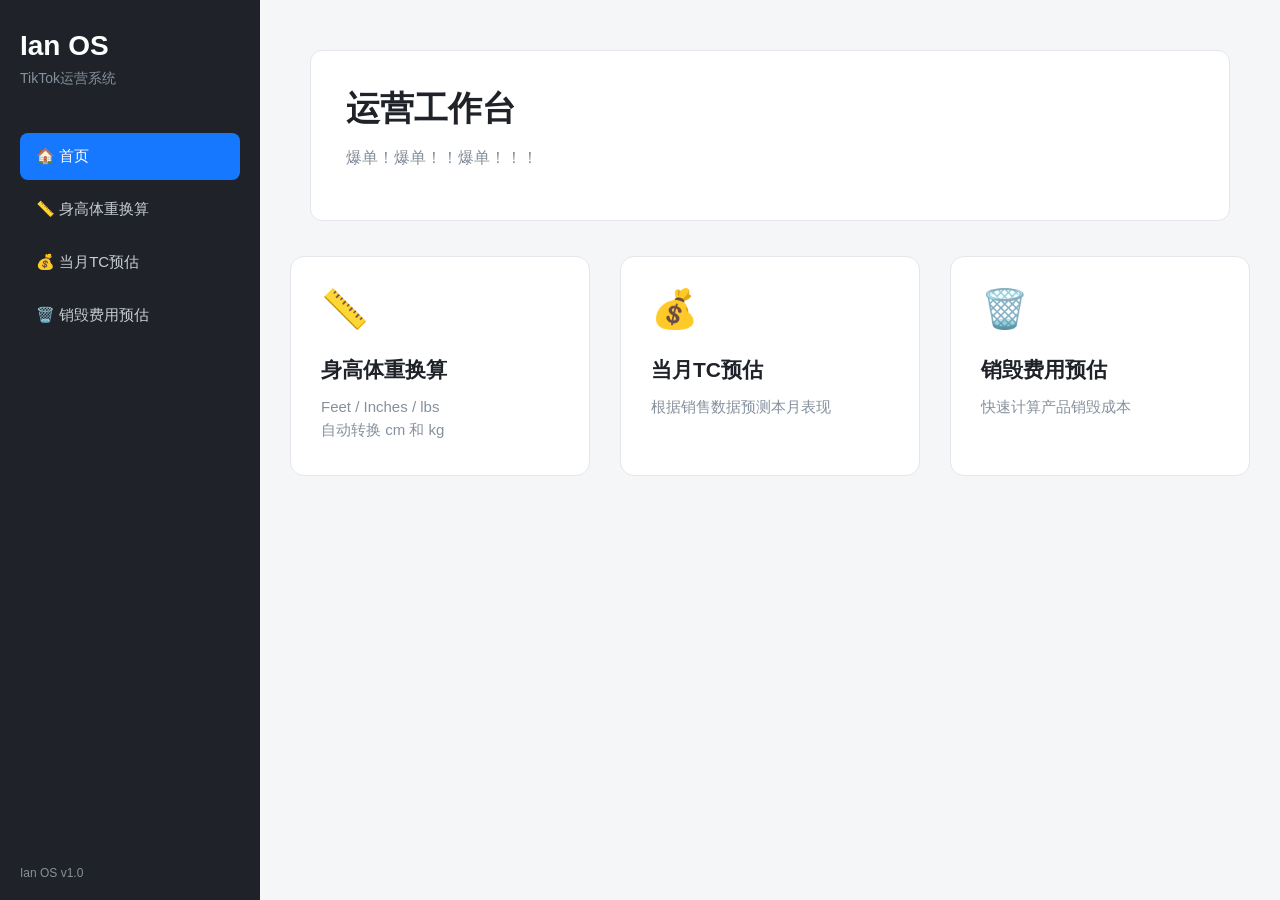
==== index.html @ 990f17e7 "first version" ====
<!DOCTYPE html>
<html lang="zh-CN">

<head>

<meta charset="UTF-8">

<meta name="viewport" content="width=device-width, initial-scale=1.0">

<title>Ian OS</title>

<link rel="stylesheet" href="style.css">

</head>


<body>


<div class="app-layout">



<!-- 左侧导航 -->

<aside class="sidebar">


<div class="brand">


<h2>
Ian OS
</h2>


<p>
TikTok运营系统
</p>


</div>





<div class="menu">


<a href="index.html" class="menu-item active">

🏠 首页

</a>



<a href="height.html" class="menu-item">

📏 身高体重换算

</a>



<a href="commission.html" class="menu-item">

💰 当月TC预估

</a>



<a href="destroy.html" class="menu-item">

🗑️ 销毁费用预估

</a>



</div>




<div class="sidebar-footer">

Ian OS v1.0

</div>



</aside>









<!-- 右侧内容 -->

<main class="content">



<div class="container">





<div class="dashboard-header">


<h1>

运营工作台

</h1>


<p>

爆单！爆单！！爆单！！！

</p>


</div>









<div class="tool-grid">





<a href="height.html" class="tool-card">


<div class="tool-icon">

📏

</div>


<h2>

身高体重换算

</h2>


<p>

Feet / Inches / lbs
<br>
自动转换 cm 和 kg

</p>


</a>








<a href="commission.html" class="tool-card">


<div class="tool-icon">

💰

</div>


<h2>

当月TC预估

</h2>


<p>

根据销售数据预测本月表现

</p>


</a>









<a href="destroy.html" class="tool-card">


<div class="tool-icon">

🗑️

</div>


<h2>

销毁费用预估

</h2>


<p>

快速计算产品销毁成本

</p>


</a>







</div>








</div>


</main>



</div>





</body>


</html>
---- style.css ----
*{
    box-sizing:border-box;
}


body{

    margin:0;

    background:#f5f6f8;

    color:#1f2329;

    font-family:
    -apple-system,
    BlinkMacSystemFont,
    "Segoe UI",
    Arial,
    sans-serif;

    font-size:14px;

}



/* =====================
整体布局
===================== */


.app-layout{

    display:flex;

    min-height:100vh;

}





/* =====================
左侧导航
===================== */


.sidebar{

    width:220px;

    background:#1f2329;

    color:white;

    position:fixed;

    left:0;

    top:0;

    bottom:0;

    padding:25px 15px;

}




.brand h2{

    margin:0;

    font-size:24px;

    font-weight:700;

}



.brand p{

    margin-top:8px;

    color:#86909c;

    font-size:13px;

}




.menu{

    margin-top:35px;

}



.menu-item{

    display:block;

    padding:11px 14px;

    margin-bottom:6px;

    border-radius:6px;

    text-decoration:none;

    color:#c9cdd4;

}



.menu-item:hover{

    background:#30343b;

    color:white;

}



.menu-item.active{

    background:#1677ff;

    color:white;

}





.sidebar-footer{

    position:absolute;

    bottom:20px;

    color:#86909c;

    font-size:12px;

}








/* =====================
右侧区域
===================== */


.content{

    margin-left:220px;

    width:calc(100% - 220px);

    min-height:100vh;

    padding:40px;

    display:flex;

    justify-content:center;

}





.container{

    width:100%;

    max-width:900px;

}







/* =====================
首页
===================== */


.dashboard-header{

    background:white;

    border:1px solid #e5e6eb;

    border-radius:8px;

    padding:25px;

    margin-bottom:25px;

}



.dashboard-header h1{

    margin:0;

    font-size:26px;

}



.dashboard-header p{

    color:#86909c;

}







.tool-grid{

    display:grid;

    grid-template-columns:

    repeat(3,260px);

    justify-content:center;

    gap:20px;

}






/* 首页卡片 */

.tool-grid .tool-card{


    height:180px;

    background:white;

    border:1px solid #e5e6eb;

    border-radius:8px;

    padding:22px;

    text-decoration:none;

    color:#1f2329;

    transition:.2s;


}



.tool-grid .tool-card:hover{

    border-color:#1677ff;

    transform:translateY(-3px);

}





.tool-grid .tool-icon{

    font-size:28px;

    margin-bottom:18px;

}





.tool-grid .tool-card h2{

    margin:0 0 8px;

    font-size:17px;

}





.tool-grid .tool-card p{

    margin:0;

    color:#86909c;

    line-height:1.5;

}









/* =====================
工具页面
===================== */


.back-btn{

    display:inline-block;

    margin-bottom:20px;

    color:#1677ff;

    text-decoration:none;

}




.hero{

    margin-bottom:30px;

}



.hero h1{

    margin:0 0 10px;

    font-size:30px;

}



.hero p{

    margin:0;

    color:#86909c;

}







/* 工具输入卡片 */


.container > .tool-card{


    background:white;

    border:1px solid #e5e6eb;

    border-radius:8px;

    padding:30px;

    margin-bottom:20px;


}





.result-box{


    background:white;

    border:1px solid #e5e6eb;

    border-radius:8px;

    padding:30px;


}







/* =====================
输入
===================== */


.input-row{

    display:flex;

    gap:20px;

    margin-bottom:18px;

}



.input-row > div{

    flex:1;

}



label{

    display:block;

    color:#4e5969;

    margin-bottom:7px;

}



input{


    width:100%;

    height:42px;

    border:1px solid #c9cdd4;

    border-radius:6px;

    padding:0 12px;


}



input:focus{

    outline:none;

    border-color:#1677ff;

}







/* =====================
按钮
===================== */


.calculate-btn{


    width:100%;

    height:42px;

    background:#1677ff;

    color:white;

    border:none;

    border-radius:6px;

    cursor:pointer;


}


.calculate-btn:hover{

    background:#0e5fd8;

}






/* =====================
表格
===================== */


.table-box{

    overflow:auto;

}



table{

    width:100%;

    border-collapse:collapse;

}



th,td{

    padding:12px;

    border-bottom:1px solid #eee;

}







@media(max-width:900px){


.sidebar{

    position:relative;

    width:100%;

}


.app-layout{

    flex-direction:column;

}


.content{

    margin-left:0;

    width:100%;

    padding:20px;

}


.tool-grid{

    grid-template-columns:1fr;

}


.input-row{

    flex-direction:column;

}


}

/* =====================
ERP尺寸优化
===================== */


/* 左侧导航放大 */

.sidebar{

    width:260px;

    padding:30px 20px;

}



.brand h2{

    font-size:28px;

}



.brand p{

    font-size:14px;

}




.menu{

    margin-top:45px;

}



.menu-item{

    padding:14px 16px;

    font-size:15px;

    border-radius:8px;

}




/* 右侧区域 */

.content{

    margin-left:260px;

    width:calc(100% - 260px);

    padding:50px;

}






.container{

    max-width:1100px;

}







/* 首页顶部 */


.dashboard-header{

    padding:35px;

    border-radius:12px;

    margin-bottom:35px;

}



.dashboard-header h1{

    font-size:34px;

}



.dashboard-header p{

    font-size:16px;

}








/* 首页卡片 */


.tool-grid{


    grid-template-columns:

    repeat(3,300px);


    gap:30px;


}




.tool-grid .tool-card{


    height:220px;

    padding:30px;

    border-radius:14px;


}



.tool-grid .tool-icon{


    font-size:38px;

    margin-bottom:25px;


}




.tool-grid .tool-card h2{


    font-size:21px;


    margin-bottom:12px;


}




.tool-grid .tool-card p{


    font-size:15px;


}
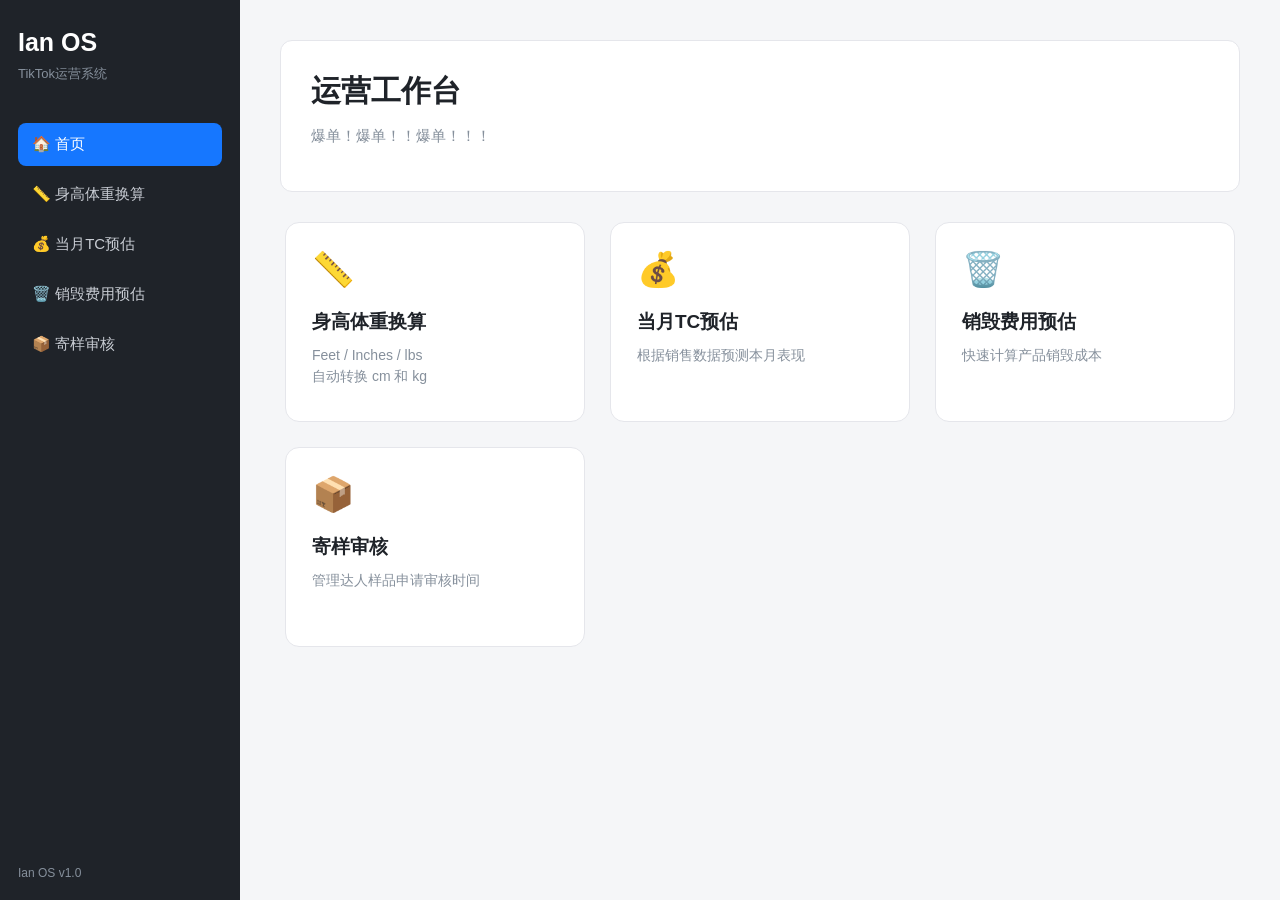
==== commit dcf97197: "update Ian OS" ====
--- a/index.html
+++ b/index.html
@@ -45,42 +45,14 @@
 
 
 
-<div class="menu">
-
-
-<a href="index.html" class="menu-item active">
-
-🏠 首页
-
-</a>
-
-
-
-<a href="height.html" class="menu-item">
-
-📏 身高体重换算
-
-</a>
-
-
-
-<a href="commission.html" class="menu-item">
-
-💰 当月TC预估
-
-</a>
-
-
-
-<a href="destroy.html" class="menu-item">
-
-🗑️ 销毁费用预估
-
-</a>
-
-
-
-</div>
+<!-- 动态导航 -->
+
+<div class="menu" id="menu">
+
+
+</div>
+
+
 
 
 
@@ -148,6 +120,8 @@
 
 
 
+
+
 <a href="height.html" class="tool-card">
 
 
@@ -168,7 +142,9 @@
 <p>
 
 Feet / Inches / lbs
+
 <br>
+
 自动转换 cm 和 kg
 
 </p>
@@ -183,6 +159,7 @@
 
 
 
+
 <a href="commission.html" class="tool-card">
 
 
@@ -249,7 +226,42 @@
 
 
 
-</div>
+
+
+<a href="sample.html" class="tool-card">
+
+
+<div class="tool-icon">
+
+📦
+
+</div>
+
+
+<h2>
+
+寄样审核
+
+</h2>
+
+
+<p>
+
+管理达人样品申请审核时间
+
+</p>
+
+
+</a>
+
+
+
+
+
+
+
+</div>
+
 
 
 
@@ -271,6 +283,13 @@
 
 
 
+
+
+
+
+<script src="nav.js"></script>
+
+
 </body>
 
 
--- a/style.css
+++ b/style.css
@@ -18,798 +18,1166 @@
     Arial,
     sans-serif;
 
+    font-size:15px;
+
+}
+
+
+/* =====================
+整体布局
+===================== */
+
+
+.app-layout{
+
+    display:flex;
+
+    min-height:100vh;
+
+}
+
+
+
+/* =====================
+左侧导航
+===================== */
+
+
+.sidebar{
+
+    width:240px;
+
+    background:#1f2329;
+
+    color:white;
+
+    position:fixed;
+
+    left:0;
+
+    top:0;
+
+    bottom:0;
+
+    padding:28px 18px;
+
+}
+
+
+
+
+.brand h2{
+
+    margin:0;
+
+    font-size:25px;
+
+    font-weight:700;
+
+}
+
+
+
+.brand p{
+
+    margin-top:8px;
+
+    color:#86909c;
+
+    font-size:13px;
+
+}
+
+
+
+
+.menu{
+
+    margin-top:40px;
+
+}
+
+
+
+
+
+.menu-item{
+
+    display:block;
+
+    padding:12px 14px;
+
+    margin-bottom:7px;
+
+    border-radius:8px;
+
+    text-decoration:none;
+
+    color:#c9cdd4;
+
+    font-size:15px;
+
+    cursor:grab;
+
+    user-select:none;
+
+}
+
+
+
+.menu-item:hover{
+
+    background:#30343b;
+
+    color:white;
+
+}
+
+
+
+.menu-item.active{
+
+    background:#1677ff;
+
+    color:white;
+
+}
+
+
+
+
+
+.sidebar-footer{
+
+    position:absolute;
+
+    bottom:20px;
+
+    color:#86909c;
+
+    font-size:12px;
+
+}
+
+
+
+
+
+
+/* =====================
+右侧区域
+===================== */
+
+
+.content{
+
+    margin-left:240px;
+
+    width:calc(100% - 240px);
+
+    min-height:100vh;
+
+    padding:40px;
+
+    display:flex;
+
+    justify-content:center;
+
+}
+
+
+
+
+
+.container{
+
+    width:100%;
+
+    max-width:1100px;
+
+}
+
+
+
+
+
+/* =====================
+首页
+===================== */
+
+
+.dashboard-header{
+
+    background:white;
+
+    border:1px solid #e5e6eb;
+
+    border-radius:12px;
+
+    padding:30px;
+
+    margin-bottom:30px;
+
+}
+
+
+
+.dashboard-header h1{
+
+    margin:0;
+
+    font-size:30px;
+
+}
+
+
+
+.dashboard-header p{
+
+    color:#86909c;
+
+    font-size:15px;
+
+}
+
+
+
+
+
+
+.tool-grid{
+
+    display:grid;
+
+    grid-template-columns:
+
+    repeat(3,300px);
+
+    justify-content:center;
+
+    gap:25px;
+
+}
+
+
+
+
+
+
+.tool-grid .tool-card{
+
+
+    height:200px;
+
+    background:white;
+
+    border:1px solid #e5e6eb;
+
+    border-radius:14px;
+
+    padding:26px;
+
+    text-decoration:none;
+
+    color:#1f2329;
+
+    transition:.2s;
+
+
+}
+
+
+
+.tool-grid .tool-card:hover{
+
+    border-color:#1677ff;
+
+    transform:translateY(-3px);
+
+}
+
+
+
+
+
+
+.tool-grid .tool-icon{
+
+
+    font-size:34px;
+
+    margin-bottom:20px;
+
+
+}
+
+
+
+
+
+
+.tool-grid .tool-card h2{
+
+
+    margin:0 0 10px;
+
+    font-size:19px;
+
+
+}
+
+
+
+
+
+.tool-grid .tool-card p{
+
+
+    margin:0;
+
+    color:#86909c;
+
     font-size:14px;
 
-}
-
-
-
-/* =====================
-整体布局
-===================== */
+    line-height:1.5;
+
+
+}
+
+/* =====================
+工具页面
+===================== */
+
+
+.back-btn{
+
+    display:inline-block;
+
+    margin-bottom:20px;
+
+    color:#1677ff;
+
+    text-decoration:none;
+
+}
+
+
+
+
+.hero{
+
+    margin-bottom:25px;
+
+}
+
+
+
+.hero h1{
+
+    margin:0 0 10px;
+
+    font-size:32px;
+
+}
+
+
+
+.hero p{
+
+    margin:0;
+
+    color:#86909c;
+
+    font-size:15px;
+
+}
+
+
+
+
+
+
+
+/* =====================
+工具卡片
+===================== */
+
+
+.container > .tool-card{
+
+
+    background:white;
+
+    border:1px solid #e5e6eb;
+
+    border-radius:12px;
+
+    padding:25px;
+
+    margin-bottom:20px;
+
+
+}
+
+
+
+
+
+.result-box{
+
+
+    background:white;
+
+    border:1px solid #e5e6eb;
+
+    border-radius:12px;
+
+    padding:25px;
+
+
+}
+
+
+
+
+
+/* =====================
+输入区域
+===================== */
+
+
+.input-row{
+
+
+    display:flex;
+
+    gap:20px;
+
+    margin-bottom:18px;
+
+
+}
+
+
+
+.input-row > div{
+
+
+    flex:1;
+
+
+}
+
+
+
+label{
+
+
+    display:block;
+
+    color:#4e5969;
+
+    margin-bottom:7px;
+
+    font-size:15px;
+
+
+}
+
+
+
+
+
+input{
+
+
+    width:100%;
+
+    height:42px;
+
+    border:1px solid #c9cdd4;
+
+    border-radius:8px;
+
+    padding:0 12px;
+
+    font-size:15px;
+
+
+}
+
+
+
+input:focus{
+
+
+    outline:none;
+
+    border-color:#1677ff;
+
+
+}
+
+
+
+
+
+
+
+/* =====================
+按钮
+===================== */
+
+
+.calculate-btn{
+
+
+    width:100%;
+
+    height:42px;
+
+    background:#1677ff;
+
+    color:white;
+
+    border:none;
+
+    border-radius:8px;
+
+    cursor:pointer;
+
+    font-size:15px;
+
+
+}
+
+
+
+.calculate-btn:hover{
+
+
+    background:#0e5fd8;
+
+
+}
+
+
+
+
+
+
+
+
+/* =====================
+表格
+===================== */
+
+
+.table-box{
+
+
+    overflow:auto;
+
+
+}
+
+
+
+
+
+table{
+
+
+    width:100%;
+
+    border-collapse:collapse;
+
+    font-size:15px;
+
+
+}
+
+
+
+
+
+th,td{
+
+
+    padding:12px;
+
+    border-bottom:1px solid #eee;
+
+
+}
+
+
+
+
+table th{
+
+
+    text-align:center;
+
+    vertical-align:middle;
+
+
+}
+
+
+
+
+
+.table-input{
+
+
+    width:100%;
+
+    height:36px;
+
+    border:1px solid #e5e6eb;
+
+    border-radius:7px;
+
+    padding:0 10px;
+
+    background:white;
+
+    font-size:14px;
+
+
+}
+
+
+
+
+.table-input:focus{
+
+
+    border-color:#1677ff;
+
+    outline:none;
+
+
+}
+
+
+
+
+
+
+
+/* =====================
+结果区域
+===================== */
+
+
+.result-box h2,
+.result-box h3{
+
+
+    font-size:20px;
+
+    margin-top:0;
+
+
+}
+
+
+
+
+.result-box p{
+
+
+    font-size:15px;
+
+    line-height:1.8;
+
+
+}
+
+
+
+
+
+
+/* =====================
+普通卡片标题
+===================== */
+
+
+.tool-card h2{
+
+
+    font-size:20px;
+
+
+}
+
+
+
+.tool-card p{
+
+
+    font-size:15px;
+
+    line-height:1.6;
+
+
+}
+
+
+
+
+
+
+/* =====================
+日期选择优化
+===================== */
+
+
+input[type="month"],
+input[type="date"]{
+
+
+    cursor:pointer;
+
+
+}
+
+/* =====================
+寄样审核状态
+===================== */
+
+
+.sample-green{
+
+    color:#00a870;
+
+    font-weight:600;
+
+}
+
+
+
+.sample-yellow{
+
+    color:#d89614;
+
+    font-weight:600;
+
+}
+
+
+
+.sample-red{
+
+    color:#f53f3f;
+
+    font-weight:600;
+
+}
+
+
+
+
+
+
+/* =====================
+删除按钮
+===================== */
+
+
+table button{
+
+
+    border:none;
+
+    background:#f2f3f5;
+
+    padding:7px 12px;
+
+    border-radius:7px;
+
+    cursor:pointer;
+
+    font-size:14px;
+
+
+}
+
+
+
+table button:hover{
+
+
+    background:#e5e6eb;
+
+
+}
+
+
+
+
+
+
+
+/* =====================
+寄样审核表格宽度
+===================== */
+
+
+#sample-list th:nth-child(1),
+#sample-list td:nth-child(1){
+
+
+    width:160px;
+
+
+}
+
+
+
+
+
+#sample-list th:nth-child(2),
+#sample-list td:nth-child(2){
+
+
+    width:180px;
+
+
+}
+
+
+
+
+
+#sample-list th:nth-child(3),
+#sample-list td:nth-child(3){
+
+
+    width:140px;
+
+    text-align:center;
+
+
+}
+
+
+
+
+
+#sample-list th:nth-child(4),
+#sample-list td:nth-child(4){
+
+
+    width:140px;
+
+    text-align:center;
+
+
+}
+
+
+
+
+
+#sample-list th:nth-child(5),
+#sample-list td:nth-child(5){
+
+
+    width:400px;
+
+
+}
+
+
+
+
+
+#sample-list td:nth-child(5) input{
+
+
+    width:100%;
+
+    min-width:350px;
+
+
+}
+
+
+
+
+
+
+#sample-list th:nth-child(6),
+#sample-list td:nth-child(6){
+
+
+    width:80px;
+
+    text-align:center;
+
+
+}
+
+
+
+
+
+
+
+
+/* =====================
+排序区域
+===================== */
+
+
+.list-header{
+
+
+    display:flex;
+
+    justify-content:space-between;
+
+    align-items:center;
+
+    margin-bottom:20px;
+
+
+}
+
+
+
+
+.sort-box{
+
+
+    display:flex;
+
+    gap:10px;
+
+
+}
+
+
+
+
+.sort-box button{
+
+
+    border:1px solid #e5e6eb;
+
+    background:white;
+
+    padding:8px 14px;
+
+    border-radius:7px;
+
+    cursor:pointer;
+
+    font-size:14px;
+
+
+}
+
+
+
+
+
+.sort-box button:hover{
+
+
+    border-color:#1677ff;
+
+    color:#1677ff;
+
+
+}
+
+
+
+
+
+
+
+
+/* =====================
+导航拖动效果
+===================== */
+
+
+.menu-item:active{
+
+
+    cursor:grabbing;
+
+
+}
+
+
+
+
+
+
+
+
+/* =====================
+移动端适配
+===================== */
+
+
+@media(max-width:900px){
+
+
+
+.sidebar{
+
+
+    position:relative;
+
+    width:100%;
+
+    height:auto;
+
+
+}
+
+
 
 
 .app-layout{
 
-    display:flex;
-
-    min-height:100vh;
-
-}
-
-
-
-
-
-/* =====================
-左侧导航
-===================== */
-
-
-.sidebar{
-
-    width:220px;
-
-    background:#1f2329;
-
-    color:white;
-
-    position:fixed;
-
-    left:0;
-
-    top:0;
-
-    bottom:0;
-
-    padding:25px 15px;
-
-}
-
-
-
-
-.brand h2{
-
-    margin:0;
-
-    font-size:24px;
+
+    flex-direction:column;
+
+
+}
+
+
+
+
+
+.content{
+
+
+    margin-left:0;
+
+    width:100%;
+
+    padding:20px;
+
+
+}
+
+
+
+
+
+.container{
+
+
+    max-width:100%;
+
+
+}
+
+
+
+
+.tool-grid{
+
+
+    grid-template-columns:1fr;
+
+
+}
+
+
+
+
+
+.input-row{
+
+
+    flex-direction:column;
+
+
+}
+
+
+
+}
+
+
+
+
+
+
+
+
+/* =====================
+细节优化
+===================== */
+
+
+button{
+
+
+    font-family:inherit;
+
+
+}
+
+
+
+
+
+strong{
+
 
     font-weight:700;
 
-}
-
-
-
-.brand p{
-
-    margin-top:8px;
-
-    color:#86909c;
-
-    font-size:13px;
-
-}
-
-
-
-
-.menu{
-
-    margin-top:35px;
-
-}
-
-
-
-.menu-item{
-
-    display:block;
-
-    padding:11px 14px;
-
-    margin-bottom:6px;
-
-    border-radius:6px;
-
-    text-decoration:none;
-
-    color:#c9cdd4;
-
-}
-
-
-
-.menu-item:hover{
-
-    background:#30343b;
-
-    color:white;
-
-}
-
-
-
-.menu-item.active{
-
-    background:#1677ff;
-
-    color:white;
-
-}
-
-
-
-
-
-.sidebar-footer{
-
-    position:absolute;
-
-    bottom:20px;
-
-    color:#86909c;
-
-    font-size:12px;
-
-}
-
-
-
-
-
-
-
-
-/* =====================
-右侧区域
-===================== */
-
-
-.content{
-
-    margin-left:220px;
-
-    width:calc(100% - 220px);
-
-    min-height:100vh;
-
-    padding:40px;
-
-    display:flex;
-
-    justify-content:center;
-
-}
-
-
-
-
-
-.container{
-
-    width:100%;
-
-    max-width:900px;
-
-}
-
-
-
-
-
-
-
-/* =====================
-首页
-===================== */
-
-
-.dashboard-header{
-
-    background:white;
-
-    border:1px solid #e5e6eb;
-
-    border-radius:8px;
-
-    padding:25px;
-
-    margin-bottom:25px;
-
-}
-
-
-
-.dashboard-header h1{
-
-    margin:0;
-
-    font-size:26px;
-
-}
-
-
-
-.dashboard-header p{
-
-    color:#86909c;
-
-}
-
-
-
-
-
-
-
-.tool-grid{
-
-    display:grid;
-
-    grid-template-columns:
-
-    repeat(3,260px);
-
-    justify-content:center;
-
-    gap:20px;
-
-}
-
-
-
-
-
-
-/* 首页卡片 */
-
-.tool-grid .tool-card{
-
-
-    height:180px;
-
-    background:white;
-
-    border:1px solid #e5e6eb;
-
-    border-radius:8px;
-
-    padding:22px;
-
-    text-decoration:none;
-
-    color:#1f2329;
-
-    transition:.2s;
-
-
-}
-
-
-
-.tool-grid .tool-card:hover{
-
-    border-color:#1677ff;
-
-    transform:translateY(-3px);
-
-}
-
-
-
-
-
-.tool-grid .tool-icon{
-
-    font-size:28px;
-
-    margin-bottom:18px;
-
-}
-
-
-
-
-
-.tool-grid .tool-card h2{
-
-    margin:0 0 8px;
-
-    font-size:17px;
-
-}
-
-
-
-
-
-.tool-grid .tool-card p{
-
-    margin:0;
-
-    color:#86909c;
-
-    line-height:1.5;
-
-}
-
-
-
-
-
-
-
-
-
-/* =====================
-工具页面
-===================== */
-
-
-.back-btn{
-
-    display:inline-block;
-
-    margin-bottom:20px;
-
-    color:#1677ff;
-
-    text-decoration:none;
-
-}
-
-
-
-
-.hero{
-
-    margin-bottom:30px;
-
-}
-
-
-
-.hero h1{
-
-    margin:0 0 10px;
-
-    font-size:30px;
-
-}
-
-
-
-.hero p{
-
-    margin:0;
-
-    color:#86909c;
-
-}
-
-
-
-
-
-
-
-/* 工具输入卡片 */
-
-
-.container > .tool-card{
-
-
-    background:white;
-
-    border:1px solid #e5e6eb;
-
-    border-radius:8px;
-
-    padding:30px;
-
-    margin-bottom:20px;
-
-
-}
-
-
-
-
-
-.result-box{
-
-
-    background:white;
-
-    border:1px solid #e5e6eb;
-
-    border-radius:8px;
-
-    padding:30px;
-
-
-}
-
-
-
-
-
-
-
-/* =====================
-输入
-===================== */
-
-
-.input-row{
-
-    display:flex;
-
-    gap:20px;
-
-    margin-bottom:18px;
-
-}
-
-
-
-.input-row > div{
-
-    flex:1;
-
-}
-
-
-
-label{
-
-    display:block;
-
-    color:#4e5969;
-
-    margin-bottom:7px;
-
-}
-
-
-
-input{
-
-
-    width:100%;
-
-    height:42px;
-
-    border:1px solid #c9cdd4;
-
-    border-radius:6px;
-
-    padding:0 12px;
-
-
-}
-
-
-
-input:focus{
-
-    outline:none;
-
-    border-color:#1677ff;
-
-}
-
-
-
-
-
-
-
-/* =====================
-按钮
-===================== */
-
-
-.calculate-btn{
-
-
-    width:100%;
-
-    height:42px;
-
-    background:#1677ff;
-
-    color:white;
-
-    border:none;
-
-    border-radius:6px;
-
-    cursor:pointer;
-
-
-}
-
-
-.calculate-btn:hover{
-
-    background:#0e5fd8;
-
-}
-
-
-
-
-
-
-/* =====================
-表格
-===================== */
-
-
-.table-box{
-
-    overflow:auto;
-
-}
-
-
-
-table{
-
-    width:100%;
-
-    border-collapse:collapse;
-
-}
-
-
-
-th,td{
-
-    padding:12px;
-
-    border-bottom:1px solid #eee;
-
-}
-
-
-
-
-
-
-
-@media(max-width:900px){
-
-
-.sidebar{
-
-    position:relative;
-
-    width:100%;
-
-}
-
-
-.app-layout{
-
-    flex-direction:column;
-
-}
-
-
-.content{
-
-    margin-left:0;
-
-    width:100%;
-
-    padding:20px;
-
-}
-
-
-.tool-grid{
-
-    grid-template-columns:1fr;
-
-}
-
-
-.input-row{
-
-    flex-direction:column;
-
-}
-
-
-}
-
-/* =====================
-ERP尺寸优化
-===================== */
-
-
-/* 左侧导航放大 */
-
-.sidebar{
-
-    width:260px;
-
-    padding:30px 20px;
-
-}
-
-
-
-.brand h2{
-
-    font-size:28px;
-
-}
-
-
-
-.brand p{
-
-    font-size:14px;
-
-}
-
-
-
-
-.menu{
-
-    margin-top:45px;
-
-}
-
-
-
-.menu-item{
-
-    padding:14px 16px;
-
-    font-size:15px;
-
-    border-radius:8px;
-
-}
-
-
-
-
-/* 右侧区域 */
-
-.content{
-
-    margin-left:260px;
-
-    width:calc(100% - 260px);
-
-    padding:50px;
-
-}
-
-
-
-
-
-
-.container{
-
-    max-width:1100px;
-
-}
-
-
-
-
-
-
-
-/* 首页顶部 */
-
-
-.dashboard-header{
-
-    padding:35px;
-
-    border-radius:12px;
-
-    margin-bottom:35px;
-
-}
-
-
-
-.dashboard-header h1{
-
-    font-size:34px;
-
-}
-
-
-
-.dashboard-header p{
-
-    font-size:16px;
-
-}
-
-
-
-
-
-
-
-
-/* 首页卡片 */
-
-
-.tool-grid{
-
-
-    grid-template-columns:
-
-    repeat(3,300px);
-
-
-    gap:30px;
-
-
-}
-
-
-
-
-.tool-grid .tool-card{
-
-
-    height:220px;
-
-    padding:30px;
-
-    border-radius:14px;
-
-
-}
-
-
-
-.tool-grid .tool-icon{
-
-
-    font-size:38px;
-
-    margin-bottom:25px;
-
-
-}
-
-
-
-
-.tool-grid .tool-card h2{
-
-
-    font-size:21px;
-
-
-    margin-bottom:12px;
-
-
-}
-
-
-
-
-.tool-grid .tool-card p{
-
-
-    font-size:15px;
-
-
-}
+
+}
+
+
+
+
+
+
+::-webkit-scrollbar{
+
+
+    width:8px;
+
+    height:8px;
+
+
+}
+
+
+
+
+
+::-webkit-scrollbar-thumb{
+
+
+    background:#c9cdd4;
+
+    border-radius:10px;
+
+
+}
+
+
+
+
+::-webkit-scrollbar-track{
+
+
+    background:#f5f6f8;
+
+
+}
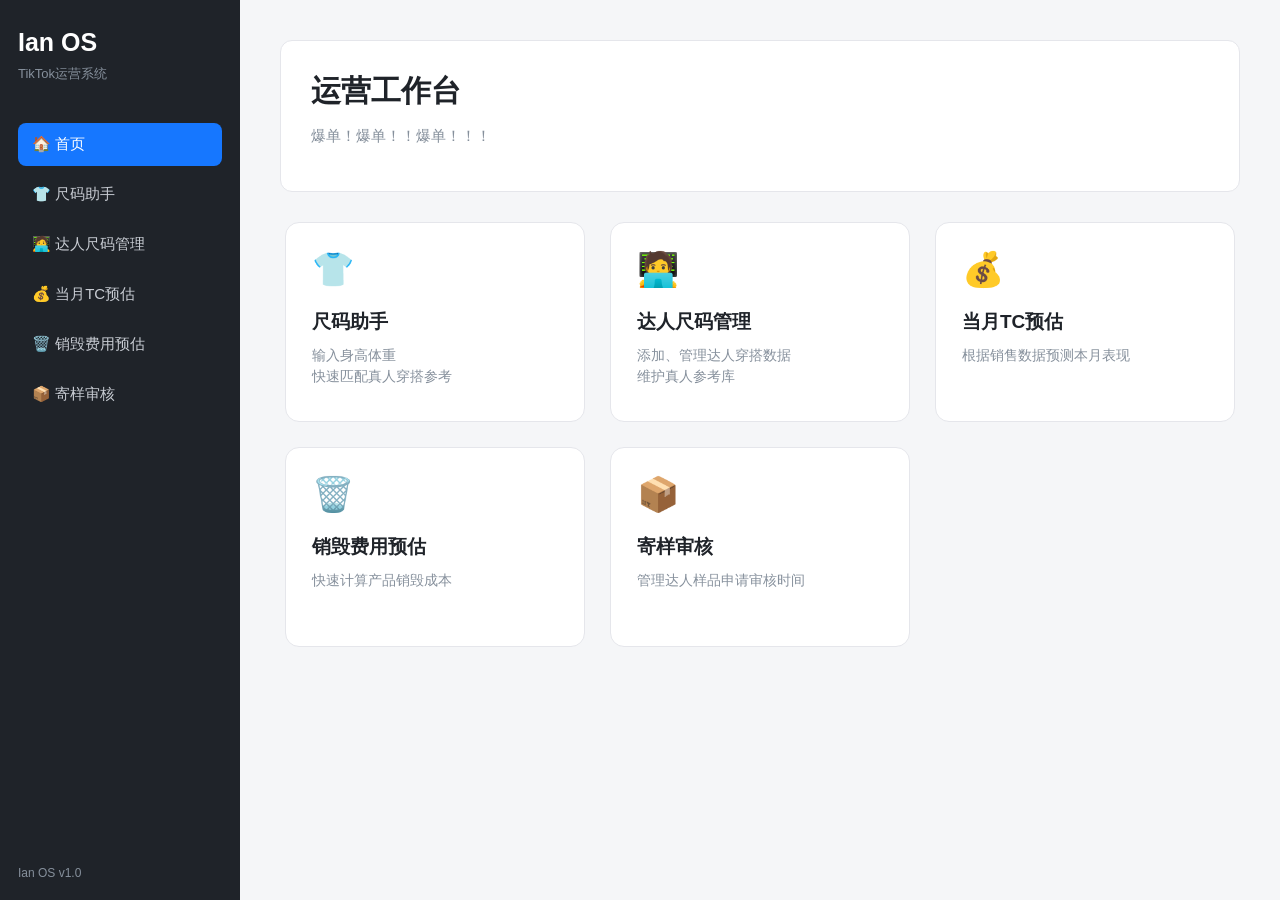
==== commit 0ace973b: "更新达人尺码管理" ====
--- a/index.html
+++ b/index.html
@@ -1,4 +1,5 @@
 <!DOCTYPE html>
+
 <html lang="zh-CN">
 
 <head>
@@ -13,49 +14,33 @@
 
 </head>
 
-
 <body>
 
-
 <div class="app-layout">
 
-
-
-<!-- 左侧导航 -->
+<!-- =========================
+左侧导航
+========================= -->
 
 <aside class="sidebar">
 
-
 <div class="brand">
 
-
 <h2>
 Ian OS
 </h2>
 
-
 <p>
 TikTok运营系统
 </p>
 
-
-</div>
-
-
-
-
+</div>
 
 <!-- 动态导航 -->
 
 <div class="menu" id="menu">
 
-
-</div>
-
-
-
-
-
+</div>
 
 <div class="sidebar-footer">
 
@@ -63,234 +48,194 @@
 
 </div>
 
-
-
 </aside>
 
-
-
-
-
-
-
-
-
-<!-- 右侧内容 -->
+<!-- =========================
+右侧内容
+========================= -->
 
 <main class="content">
 
-
-
 <div class="container">
 
-
-
-
+<!-- =========================
+运营工作台
+========================= -->
 
 <div class="dashboard-header">
 
-
 <h1>
 
 运营工作台
 
 </h1>
 
-
 <p>
 
 爆单！爆单！！爆单！！！
 
 </p>
 
-
-</div>
-
-
-
-
-
-
-
-
+</div>
+
+<!-- =========================
+工具卡片
+========================= -->
 
 <div class="tool-grid">
 
-
-
-
-
-
-
-<a href="height.html" class="tool-card">
-
-
-<div class="tool-icon">
-
-📏
-
-</div>
-
-
-<h2>
-
-身高体重换算
-
-</h2>
-
-
-<p>
-
-Feet / Inches / lbs
+<!-- =========================
+尺码助手
+========================= -->
+
+<a href="size-helper.html" class="tool-card">
+
+<div class="tool-icon">
+
+👕
+
+</div>
+
+<h2>
+
+尺码助手
+
+</h2>
+
+<p>
+
+输入身高体重
 
 <br>
 
-自动转换 cm 和 kg
-
-</p>
-
-
-</a>
-
-
-
-
-
-
-
-
+快速匹配真人穿搭参考
+
+</p>
+
+</a>
+
+<!-- =========================
+达人尺码管理
+========================= -->
+
+<a href="creator-admin.html" class="tool-card">
+
+<div class="tool-icon">
+
+🧑‍💻
+
+</div>
+
+<h2>
+
+达人尺码管理
+
+</h2>
+
+<p>
+
+添加、管理达人穿搭数据
+
+<br>
+
+维护真人参考库
+
+</p>
+
+</a>
+
+<!-- =========================
+当月TC预估
+========================= -->
 
 <a href="commission.html" class="tool-card">
 
-
 <div class="tool-icon">
 
 💰
 
 </div>
 
-
 <h2>
 
 当月TC预估
 
 </h2>
 
-
 <p>
 
 根据销售数据预测本月表现
 
 </p>
 
-
-</a>
-
-
-
-
-
-
-
-
+</a>
+
+<!-- =========================
+销毁费用预估
+========================= -->
 
 <a href="destroy.html" class="tool-card">
 
-
 <div class="tool-icon">
 
 🗑️
 
 </div>
 
-
 <h2>
 
 销毁费用预估
 
 </h2>
 
-
 <p>
 
 快速计算产品销毁成本
 
 </p>
 
-
-</a>
-
-
-
-
-
-
-
-
+</a>
+
+<!-- =========================
+寄样审核
+========================= -->
 
 <a href="sample.html" class="tool-card">
 
-
 <div class="tool-icon">
 
 📦
 
 </div>
 
-
 <h2>
 
 寄样审核
 
 </h2>
 
-
 <p>
 
 管理达人样品申请审核时间
 
 </p>
 
-
-</a>
-
-
-
-
-
-
-
-</div>
-
-
-
-
-
-
-
-
-
-</div>
-
+</a>
+
+</div>
+
+</div>
 
 </main>
 
-
-
-</div>
-
-
-
-
-
-
-
-
+</div>
+
+<!-- =========================
+导航
+========================= -->
 
 <script src="nav.js"></script>
 
-
 </body>
 
-
-</html>+</html>
--- a/style.css
+++ b/style.css
@@ -1,1183 +1,2141 @@
-*{
-    box-sizing:border-box;
-}
-
-
-body{
-
-    margin:0;
-
-    background:#f5f6f8;
-
-    color:#1f2329;
+* {
+    box-sizing: border-box;
+}
+
+
+/* =====================
+   基础
+===================== */
+
+body {
+
+    margin: 0;
+
+    background: #f5f6f8;
+
+    color: #1f2329;
 
     font-family:
-    -apple-system,
-    BlinkMacSystemFont,
-    "Segoe UI",
-    Arial,
-    sans-serif;
-
-    font-size:15px;
-
-}
-
-
-/* =====================
-整体布局
-===================== */
-
-
-.app-layout{
-
-    display:flex;
-
-    min-height:100vh;
-
-}
-
-
-
-/* =====================
-左侧导航
-===================== */
-
-
-.sidebar{
-
-    width:240px;
-
-    background:#1f2329;
-
-    color:white;
-
-    position:fixed;
-
-    left:0;
-
-    top:0;
-
-    bottom:0;
-
-    padding:28px 18px;
-
-}
-
-
-
-
-.brand h2{
-
-    margin:0;
-
-    font-size:25px;
-
-    font-weight:700;
-
-}
-
-
-
-.brand p{
-
-    margin-top:8px;
-
-    color:#86909c;
-
-    font-size:13px;
-
-}
-
-
-
-
-.menu{
-
-    margin-top:40px;
-
-}
-
-
-
-
-
-.menu-item{
-
-    display:block;
-
-    padding:12px 14px;
-
-    margin-bottom:7px;
-
-    border-radius:8px;
-
-    text-decoration:none;
-
-    color:#c9cdd4;
-
-    font-size:15px;
-
-    cursor:grab;
-
-    user-select:none;
-
-}
-
-
-
-.menu-item:hover{
-
-    background:#30343b;
-
-    color:white;
-
-}
-
-
-
-.menu-item.active{
-
-    background:#1677ff;
-
-    color:white;
-
-}
-
-
-
-
-
-.sidebar-footer{
-
-    position:absolute;
-
-    bottom:20px;
-
-    color:#86909c;
-
-    font-size:12px;
-
-}
-
-
-
-
-
-
-/* =====================
-右侧区域
-===================== */
-
-
-.content{
-
-    margin-left:240px;
-
-    width:calc(100% - 240px);
-
-    min-height:100vh;
-
-    padding:40px;
-
-    display:flex;
-
-    justify-content:center;
-
-}
-
-
-
-
-
-.container{
-
-    width:100%;
-
-    max-width:1100px;
-
-}
-
-
-
-
-
-/* =====================
-首页
-===================== */
-
-
-.dashboard-header{
-
-    background:white;
-
-    border:1px solid #e5e6eb;
-
-    border-radius:12px;
-
-    padding:30px;
-
-    margin-bottom:30px;
-
-}
-
-
-
-.dashboard-header h1{
-
-    margin:0;
-
-    font-size:30px;
-
-}
-
-
-
-.dashboard-header p{
-
-    color:#86909c;
-
-    font-size:15px;
-
-}
-
-
-
-
-
-
-.tool-grid{
-
-    display:grid;
+        -apple-system,
+        BlinkMacSystemFont,
+        "Segoe UI",
+        Arial,
+        sans-serif;
+
+    font-size: 15px;
+}
+
+
+/* =====================
+   整体布局
+===================== */
+
+.app-layout {
+
+    display: flex;
+
+    min-height: 100vh;
+}
+
+
+/* =====================
+   左侧导航
+===================== */
+
+.sidebar {
+
+    width: 240px;
+
+    background: #1f2329;
+
+    color: white;
+
+    position: fixed;
+
+    left: 0;
+    top: 0;
+    bottom: 0;
+
+    padding: 28px 18px;
+}
+
+
+.brand h2 {
+
+    margin: 0;
+
+    font-size: 25px;
+
+    font-weight: 700;
+}
+
+
+.brand p {
+
+    margin-top: 8px;
+
+    color: #86909c;
+
+    font-size: 13px;
+}
+
+
+.menu {
+
+    margin-top: 40px;
+}
+
+
+.menu-item {
+
+    display: block;
+
+    padding: 12px 14px;
+
+    margin-bottom: 7px;
+
+    border-radius: 8px;
+
+    text-decoration: none;
+
+    color: #c9cdd4;
+
+    font-size: 15px;
+
+    cursor: grab;
+
+    user-select: none;
+}
+
+
+.menu-item:hover {
+
+    background: #30343b;
+
+    color: white;
+}
+
+
+.menu-item.active {
+
+    background: #1677ff;
+
+    color: white;
+}
+
+
+.menu-item:active {
+
+    cursor: grabbing;
+}
+
+
+.sidebar-footer {
+
+    position: absolute;
+
+    bottom: 20px;
+
+    color: #86909c;
+
+    font-size: 12px;
+}
+
+
+/* =====================
+   右侧区域
+===================== */
+
+.content {
+
+    margin-left: 240px;
+
+    width: calc(100% - 240px);
+
+    min-height: 100vh;
+
+    padding: 40px;
+
+    display: flex;
+
+    justify-content: center;
+}
+
+
+.container {
+
+    width: 100%;
+
+    max-width: 1100px;
+}
+
+
+/* =====================
+   首页
+===================== */
+
+.dashboard-header {
+
+    background: white;
+
+    border: 1px solid #e5e6eb;
+
+    border-radius: 12px;
+
+    padding: 30px;
+
+    margin-bottom: 30px;
+}
+
+
+.dashboard-header h1 {
+
+    margin: 0;
+
+    font-size: 30px;
+}
+
+
+.dashboard-header p {
+
+    color: #86909c;
+
+    font-size: 15px;
+}
+
+
+.tool-grid {
+
+    display: grid;
 
     grid-template-columns:
-
-    repeat(3,300px);
-
-    justify-content:center;
-
-    gap:25px;
-
-}
-
-
-
-
-
-
-.tool-grid .tool-card{
-
-
-    height:200px;
-
-    background:white;
-
-    border:1px solid #e5e6eb;
-
-    border-radius:14px;
-
-    padding:26px;
-
-    text-decoration:none;
-
-    color:#1f2329;
-
-    transition:.2s;
-
-
-}
-
-
-
-.tool-grid .tool-card:hover{
-
-    border-color:#1677ff;
-
-    transform:translateY(-3px);
-
-}
-
-
-
-
-
-
-.tool-grid .tool-icon{
-
-
-    font-size:34px;
-
-    margin-bottom:20px;
-
-
-}
-
-
-
-
-
-
-.tool-grid .tool-card h2{
-
-
-    margin:0 0 10px;
-
-    font-size:19px;
-
-
-}
-
-
-
-
-
-.tool-grid .tool-card p{
-
-
-    margin:0;
-
-    color:#86909c;
-
-    font-size:14px;
-
-    line-height:1.5;
-
-
-}
-
-/* =====================
-工具页面
-===================== */
-
-
-.back-btn{
-
-    display:inline-block;
-
-    margin-bottom:20px;
-
-    color:#1677ff;
-
-    text-decoration:none;
-
-}
-
-
-
-
-.hero{
-
-    margin-bottom:25px;
-
-}
-
-
-
-.hero h1{
-
-    margin:0 0 10px;
-
-    font-size:32px;
-
-}
-
-
-
-.hero p{
-
-    margin:0;
-
-    color:#86909c;
-
-    font-size:15px;
-
-}
-
-
-
-
-
-
-
-/* =====================
-工具卡片
-===================== */
-
-
-.container > .tool-card{
-
-
-    background:white;
-
-    border:1px solid #e5e6eb;
-
-    border-radius:12px;
-
-    padding:25px;
-
-    margin-bottom:20px;
-
-
-}
-
-
-
-
-
-.result-box{
-
-
-    background:white;
-
-    border:1px solid #e5e6eb;
-
-    border-radius:12px;
-
-    padding:25px;
-
-
-}
-
-
-
-
-
-/* =====================
-输入区域
-===================== */
-
-
-.input-row{
-
-
-    display:flex;
-
-    gap:20px;
-
-    margin-bottom:18px;
-
-
-}
-
-
-
-.input-row > div{
-
-
-    flex:1;
-
-
-}
-
-
-
-label{
-
-
-    display:block;
-
-    color:#4e5969;
-
-    margin-bottom:7px;
-
-    font-size:15px;
-
-
-}
-
-
-
-
-
-input{
-
-
-    width:100%;
-
-    height:42px;
-
-    border:1px solid #c9cdd4;
-
-    border-radius:8px;
-
-    padding:0 12px;
-
-    font-size:15px;
-
-
-}
-
-
-
-input:focus{
-
-
-    outline:none;
-
-    border-color:#1677ff;
-
-
-}
-
-
-
-
-
-
-
-/* =====================
-按钮
-===================== */
-
-
-.calculate-btn{
-
-
-    width:100%;
-
-    height:42px;
-
-    background:#1677ff;
-
-    color:white;
-
-    border:none;
-
-    border-radius:8px;
-
-    cursor:pointer;
-
-    font-size:15px;
-
-
-}
-
-
-
-.calculate-btn:hover{
-
-
-    background:#0e5fd8;
-
-
-}
-
-
-
-
-
-
-
-
-/* =====================
-表格
-===================== */
-
-
-.table-box{
-
-
-    overflow:auto;
-
-
-}
-
-
-
-
-
-table{
-
-
-    width:100%;
-
-    border-collapse:collapse;
-
-    font-size:15px;
-
-
-}
-
-
-
-
-
-th,td{
-
-
-    padding:12px;
-
-    border-bottom:1px solid #eee;
-
-
-}
-
-
-
-
-table th{
-
-
-    text-align:center;
-
-    vertical-align:middle;
-
-
-}
-
-
-
-
-
-.table-input{
-
-
-    width:100%;
-
-    height:36px;
-
-    border:1px solid #e5e6eb;
-
-    border-radius:7px;
-
-    padding:0 10px;
-
-    background:white;
-
-    font-size:14px;
-
-
-}
-
-
-
-
-.table-input:focus{
-
-
-    border-color:#1677ff;
-
-    outline:none;
-
-
-}
-
-
-
-
-
-
-
-/* =====================
-结果区域
-===================== */
+        repeat(3, 300px);
+
+    justify-content: center;
+
+    gap: 25px;
+}
+
+
+.tool-grid .tool-card {
+
+    height: 200px;
+
+    background: white;
+
+    border: 1px solid #e5e6eb;
+
+    border-radius: 14px;
+
+    padding: 26px;
+
+    text-decoration: none;
+
+    color: #1f2329;
+
+    transition: .2s;
+}
+
+
+.tool-grid .tool-card:hover {
+
+    border-color: #1677ff;
+
+    transform: translateY(-3px);
+}
+
+
+.tool-grid .tool-icon {
+
+    font-size: 34px;
+
+    margin-bottom: 20px;
+}
+
+
+.tool-grid .tool-card h2 {
+
+    margin: 0 0 10px;
+
+    font-size: 19px;
+}
+
+
+.tool-grid .tool-card p {
+
+    margin: 0;
+
+    color: #86909c;
+
+    font-size: 14px;
+
+    line-height: 1.5;
+}
+
+
+/* =====================
+   工具页面
+===================== */
+
+.back-btn {
+
+    display: inline-block;
+
+    margin-bottom: 20px;
+
+    color: #1677ff;
+
+    text-decoration: none;
+}
+
+
+.hero {
+
+    margin-bottom: 25px;
+}
+
+
+.hero h1 {
+
+    margin: 0 0 10px;
+
+    font-size: 32px;
+}
+
+
+.hero p {
+
+    margin: 0;
+
+    color: #86909c;
+
+    font-size: 15px;
+}
+
+
+/* =====================
+   工具卡片
+===================== */
+
+.container > .tool-card {
+
+    background: white;
+
+    border: 1px solid #e5e6eb;
+
+    border-radius: 12px;
+
+    padding: 24px;
+
+    margin-bottom: 14px;
+}
+
+
+.tool-card h2 {
+
+    font-size: 20px;
+
+    margin-top: 0;
+}
+
+
+.tool-card p {
+
+    font-size: 15px;
+
+    line-height: 1.6;
+}
+
+
+.result-box {
+
+    background: white;
+
+    border: 1px solid #e5e6eb;
+
+    border-radius: 12px;
+
+    padding: 24px;
+
+    margin-bottom: 14px;
+}
 
 
 .result-box h2,
-.result-box h3{
-
-
-    font-size:20px;
-
-    margin-top:0;
-
-
-}
-
-
-
-
-.result-box p{
-
-
-    font-size:15px;
-
-    line-height:1.8;
-
-
-}
-
-
-
-
-
-
-/* =====================
-普通卡片标题
-===================== */
-
-
-.tool-card h2{
-
-
-    font-size:20px;
-
-
-}
-
-
-
-.tool-card p{
-
-
-    font-size:15px;
-
-    line-height:1.6;
-
-
-}
-
-
-
-
-
-
-/* =====================
-日期选择优化
-===================== */
+.result-box h3 {
+
+    font-size: 20px;
+
+    margin-top: 0;
+}
+
+
+.result-box p {
+
+    font-size: 15px;
+
+    line-height: 1.8;
+}
+
+
+/* =====================
+   输入区域
+===================== */
+
+.input-row {
+
+    display: flex;
+
+    gap: 20px;
+
+    margin-bottom: 12px;
+}
+
+
+.input-row > div {
+
+    flex: 1;
+
+    min-width: 0;
+}
+
+
+label {
+
+    display: block;
+
+    color: #4e5969;
+
+    margin-bottom: 5px;
+
+    font-size: 15px;
+}
+
+
+input {
+
+    width: 100%;
+
+    height: 40px;
+
+    border: 1px solid #c9cdd4;
+
+    border-radius: 8px;
+
+    padding: 0 12px;
+
+    font-size: 15px;
+
+    background: white;
+}
+
+
+input:focus {
+
+    outline: none;
+
+    border-color: #1677ff;
+}
 
 
 input[type="month"],
-input[type="date"]{
-
-
-    cursor:pointer;
-
-
-}
-
-/* =====================
-寄样审核状态
-===================== */
-
-
-.sample-green{
-
-    color:#00a870;
-
-    font-weight:600;
-
-}
-
-
-
-.sample-yellow{
-
-    color:#d89614;
-
-    font-weight:600;
-
-}
-
-
-
-.sample-red{
-
-    color:#f53f3f;
-
-    font-weight:600;
-
-}
-
-
-
-
-
-
-/* =====================
-删除按钮
-===================== */
-
-
-table button{
-
-
-    border:none;
-
-    background:#f2f3f5;
-
-    padding:7px 12px;
-
-    border-radius:7px;
-
-    cursor:pointer;
-
-    font-size:14px;
-
-
-}
-
-
-
-table button:hover{
-
-
-    background:#e5e6eb;
-
-
-}
-
-
-
-
-
-
-
-/* =====================
-寄样审核表格宽度
-===================== */
-
+input[type="date"] {
+
+    cursor: pointer;
+}
+
+
+select {
+
+    width: 100%;
+
+    height: 40px;
+
+    border: 1px solid #c9cdd4;
+
+    border-radius: 8px;
+
+    padding: 0 12px;
+
+    background: white;
+
+    font-size: 15px;
+
+    color: #1f2329;
+}
+
+
+select:focus {
+
+    outline: none;
+
+    border-color: #1677ff;
+}
+
+
+/* =====================
+   按钮
+===================== */
+
+button {
+
+    font-family: inherit;
+}
+
+
+.calculate-btn {
+
+    width: 100%;
+
+    height: 42px;
+
+    background: #1677ff;
+
+    color: white;
+
+    border: none;
+
+    border-radius: 8px;
+
+    cursor: pointer;
+
+    font-size: 15px;
+}
+
+
+.calculate-btn:hover {
+
+    background: #0e5fd8;
+}
+
+
+/* =====================
+   表格
+===================== */
+
+.table-box {
+
+    overflow: auto;
+}
+
+
+table {
+
+    width: 100%;
+
+    border-collapse: collapse;
+
+    font-size: 15px;
+}
+
+
+th,
+td {
+
+    padding: 10px;
+
+    border-bottom: 1px solid #eee;
+}
+
+
+table th {
+
+    text-align: center;
+
+    vertical-align: middle;
+}
+
+
+.table-input {
+
+    width: 100%;
+
+    height: 36px;
+
+    border: 1px solid #e5e6eb;
+
+    border-radius: 7px;
+
+    padding: 0 10px;
+
+    background: white;
+
+    font-size: 14px;
+}
+
+
+.table-input:focus {
+
+    border-color: #1677ff;
+
+    outline: none;
+}
+
+
+/* =====================
+   寄样审核状态
+===================== */
+
+.sample-green {
+
+    color: #00a870;
+
+    font-weight: 600;
+}
+
+
+.sample-yellow {
+
+    color: #d89614;
+
+    font-weight: 600;
+}
+
+
+.sample-red {
+
+    color: #f53f3f;
+
+    font-weight: 600;
+}
+
+
+/* =====================
+   表格按钮
+===================== */
+
+table button {
+
+    border: none;
+
+    background: #f2f3f5;
+
+    padding: 7px 12px;
+
+    border-radius: 7px;
+
+    cursor: pointer;
+
+    font-size: 14px;
+}
+
+
+table button:hover {
+
+    background: #e5e6eb;
+}
+
+
+/* =====================
+   寄样审核表格宽度
+===================== */
 
 #sample-list th:nth-child(1),
-#sample-list td:nth-child(1){
-
-
-    width:160px;
-
-
-}
-
-
-
+#sample-list td:nth-child(1) {
+
+    width: 160px;
+}
 
 
 #sample-list th:nth-child(2),
-#sample-list td:nth-child(2){
-
-
-    width:180px;
-
-
-}
-
-
-
+#sample-list td:nth-child(2) {
+
+    width: 180px;
+}
 
 
 #sample-list th:nth-child(3),
-#sample-list td:nth-child(3){
-
-
-    width:140px;
-
-    text-align:center;
-
-
-}
-
-
-
+#sample-list td:nth-child(3) {
+
+    width: 140px;
+
+    text-align: center;
+}
 
 
 #sample-list th:nth-child(4),
-#sample-list td:nth-child(4){
-
-
-    width:140px;
-
-    text-align:center;
-
-
-}
-
-
-
+#sample-list td:nth-child(4) {
+
+    width: 140px;
+
+    text-align: center;
+}
 
 
 #sample-list th:nth-child(5),
-#sample-list td:nth-child(5){
-
-
-    width:400px;
-
-
-}
-
-
-
-
-
-#sample-list td:nth-child(5) input{
-
-
-    width:100%;
-
-    min-width:350px;
-
-
-}
-
-
-
-
+#sample-list td:nth-child(5) {
+
+    width: 400px;
+}
+
+
+#sample-list td:nth-child(5) input {
+
+    width: 100%;
+
+    min-width: 350px;
+}
 
 
 #sample-list th:nth-child(6),
-#sample-list td:nth-child(6){
-
-
-    width:80px;
-
-    text-align:center;
-
-
-}
-
-
-
-
-
-
-
-
-/* =====================
-排序区域
-===================== */
-
-
-.list-header{
-
-
-    display:flex;
-
-    justify-content:space-between;
-
-    align-items:center;
-
-    margin-bottom:20px;
-
-
-}
-
-
-
-
-.sort-box{
-
-
-    display:flex;
-
-    gap:10px;
-
-
-}
-
-
-
-
-.sort-box button{
-
-
-    border:1px solid #e5e6eb;
-
-    background:white;
-
-    padding:8px 14px;
-
-    border-radius:7px;
-
-    cursor:pointer;
-
-    font-size:14px;
-
-
-}
-
-
-
-
-
-.sort-box button:hover{
-
-
-    border-color:#1677ff;
-
-    color:#1677ff;
-
-
-}
-
-
-
-
-
-
-
-
-/* =====================
-导航拖动效果
-===================== */
-
-
-.menu-item:active{
-
-
-    cursor:grabbing;
-
-
-}
-
-
-
-
-
-
-
-
-/* =====================
-移动端适配
-===================== */
-
-
-@media(max-width:900px){
-
-
-
-.sidebar{
-
-
-    position:relative;
-
-    width:100%;
-
-    height:auto;
-
-
-}
-
-
-
-
-.app-layout{
-
-
-    flex-direction:column;
-
-
-}
-
-
-
-
-
-.content{
-
-
-    margin-left:0;
-
-    width:100%;
-
-    padding:20px;
-
-
-}
-
-
-
-
-
-.container{
-
-
-    max-width:100%;
-
-
-}
-
-
-
-
-.tool-grid{
-
-
-    grid-template-columns:1fr;
-
-
-}
-
-
-
-
-
-.input-row{
-
-
-    flex-direction:column;
-
-
-}
-
-
-
-}
-
-
-
-
-
-
-
-
-/* =====================
-细节优化
-===================== */
-
-
-button{
-
-
-    font-family:inherit;
-
-
-}
-
-
-
-
-
-strong{
-
-
-    font-weight:700;
-
-
-}
-
-
-
-
-
-
-::-webkit-scrollbar{
-
-
-    width:8px;
-
-    height:8px;
-
-
-}
-
-
-
-
-
-::-webkit-scrollbar-thumb{
-
-
-    background:#c9cdd4;
-
-    border-radius:10px;
-
-
-}
-
-
-
-
-::-webkit-scrollbar-track{
-
-
-    background:#f5f6f8;
-
-
+#sample-list td:nth-child(6) {
+
+    width: 80px;
+
+    text-align: center;
+}
+
+
+/* =====================
+   排序区域
+===================== */
+
+.list-header {
+
+    display: flex;
+
+    justify-content: space-between;
+
+    align-items: center;
+
+    margin-bottom: 20px;
+}
+
+
+.sort-box {
+
+    display: flex;
+
+    gap: 10px;
+}
+
+
+.sort-box button {
+
+    border: 1px solid #e5e6eb;
+
+    background: white;
+
+    padding: 8px 14px;
+
+    border-radius: 7px;
+
+    cursor: pointer;
+
+    font-size: 14px;
+}
+
+
+.sort-box button:hover {
+
+    border-color: #1677ff;
+
+    color: #1677ff;
+}
+
+
+/* =====================
+   TC 页面
+===================== */
+
+.compact-result p {
+
+    margin: 8px 0;
+
+    line-height: 1.5;
+}
+
+
+.tc-final {
+
+    margin-top: 15px !important;
+
+    font-size: 18px;
+}
+
+
+/* =====================================================
+   达人管理
+   两列卡片布局
+===================================================== */
+
+#adminCreatorList {
+
+    display: grid;
+
+    grid-template-columns:
+        repeat(2, minmax(0, 1fr));
+
+    gap: 20px;
+
+    width: 100%;
+
+    margin-top: 20px;
+
+    align-items: stretch;
+}
+
+
+/* =====================
+   达人管理卡片
+===================== */
+
+#adminCreatorList .creator-card {
+
+    position: relative;
+
+    width: 100%;
+
+    min-width: 0;
+
+    min-height: 285px;
+
+    margin: 0;
+
+    padding: 22px;
+
+    background: #ffffff;
+
+    border: 1px solid #e5e6eb;
+
+    border-radius: 14px;
+
+    transition:
+        transform .2s,
+        box-shadow .2s,
+        border-color .2s;
+
+    overflow: hidden;
+}
+
+
+#adminCreatorList .creator-card:hover {
+
+    transform: translateY(-3px);
+
+    border-color: #d0d5dd;
+
+    box-shadow:
+        0 8px 24px rgba(0, 0, 0, .06);
+}
+
+
+/* =====================
+   达人顶部
+===================== */
+
+.creator-top {
+
+    display: flex;
+
+    align-items: center;
+
+    gap: 14px;
+
+    margin-bottom: 20px;
+
+    min-width: 0;
+}
+
+
+.creator-avatar {
+
+    width: 58px;
+
+    height: 58px;
+
+    flex-shrink: 0;
+
+    border-radius: 50%;
+
+    background: #f2f3f5;
+
+    display: flex;
+
+    align-items: center;
+
+    justify-content: center;
+
+    font-size: 27px;
+}
+
+
+.creator-title {
+
+    flex: 1;
+
+    min-width: 0;
+
+    padding-right: 35px;
+}
+
+
+.creator-card h3 {
+
+    margin: 0 0 5px;
+
+    font-size: 18px;
+
+    font-weight: 600;
+
+    color: #1f2329;
+
+    white-space: nowrap;
+
+    overflow: hidden;
+
+    text-overflow: ellipsis;
+}
+
+
+.creator-product {
+
+    color: #86909c;
+
+    font-size: 13px;
+
+    white-space: nowrap;
+
+    overflow: hidden;
+
+    text-overflow: ellipsis;
+}
+
+
+/* =====================
+   身高体重
+===================== */
+
+.creator-body {
+
+    display: grid;
+
+    grid-template-columns:
+        repeat(2, minmax(0, 1fr));
+
+    gap: 12px;
+
+    margin-bottom: 13px;
+}
+
+
+.creator-stat {
+
+    min-width: 0;
+
+    background: #f7f8fa;
+
+    border-radius: 10px;
+
+    padding: 12px 14px;
+}
+
+
+.creator-stat .stat-label {
+
+    display: block;
+
+    color: #86909c;
+
+    font-size: 12px;
+
+    margin-bottom: 5px;
+}
+
+
+.creator-stat strong {
+
+    display: block;
+
+    font-size: 16px;
+
+    color: #1f2329;
+
+    white-space: nowrap;
+}
+
+
+/* =====================
+   推荐尺码
+===================== */
+
+.creator-size {
+
+    display: flex;
+
+    align-items: center;
+
+    justify-content: space-between;
+
+    gap: 10px;
+
+    min-width: 0;
+
+    background: #f7f8fa;
+
+    border-radius: 10px;
+
+    padding: 12px 14px;
+
+    margin-bottom: 11px;
+
+    font-size: 14px;
+
+    color: #4e5969;
+}
+
+
+.creator-size span {
+
+    min-width: 0;
+}
+
+
+.creator-size strong {
+
+    flex-shrink: 0;
+
+    font-size: 19px;
+
+    color: #1677ff;
+}
+
+
+/* =====================
+   穿着效果
+===================== */
+
+.creator-fit {
+
+    display: flex;
+
+    align-items: baseline;
+
+    gap: 8px;
+
+    min-width: 0;
+
+    margin-bottom: 17px;
+
+    font-size: 14px;
+}
+
+
+.fit-label {
+
+    flex-shrink: 0;
+
+    color: #86909c;
+}
+
+
+.fit-text {
+
+    min-width: 0;
+
+    color: #00a870;
+
+    font-weight: 500;
+
+    overflow: hidden;
+
+    text-overflow: ellipsis;
+
+    white-space: nowrap;
+}
+
+
+/* =====================
+   视频按钮
+===================== */
+
+.video-btn {
+
+    width: 100%;
+
+    height: 40px;
+
+    background: #1677ff;
+
+    color: white;
+
+    border: none;
+
+    border-radius: 8px;
+
+    cursor: pointer;
+
+    font-size: 14px;
+
+    font-family: inherit;
+
+    transition: .2s;
+}
+
+
+.video-btn:hover {
+
+    background: #0e5fd8;
+}
+
+
+.video-disabled {
+
+    background: #f2f3f5;
+
+    color: #86909c;
+
+    cursor: not-allowed;
+}
+
+
+/* =====================
+   删除按钮
+===================== */
+
+.admin-delete-btn {
+
+    position: absolute;
+
+    top: 14px;
+
+    right: 14px;
+
+    width: 32px;
+
+    height: 32px;
+
+    display: flex;
+
+    align-items: center;
+
+    justify-content: center;
+
+    padding: 0;
+
+    border: 1px solid #e5e6eb;
+
+    border-radius: 8px;
+
+    background: #ffffff;
+
+    color: #86909c;
+
+    font-size: 14px;
+
+    line-height: 1;
+
+    cursor: pointer;
+
+    transition:
+        background .2s ease,
+        border-color .2s ease,
+        color .2s ease,
+        transform .15s ease;
+
+    z-index: 2;
+}
+
+
+.admin-delete-btn:hover {
+
+    background: #fff1f0;
+
+    border-color: #ffccc7;
+
+    color: #f53f3f;
+}
+
+
+.admin-delete-btn:active {
+
+    transform: scale(.92);
+}
+
+
+/* =====================
+   达人数据为空
+===================== */
+
+.creator-empty {
+
+    background: white;
+
+    border: 1px dashed #d9d9d9;
+
+    border-radius: 12px;
+
+    padding: 35px;
+
+    text-align: center;
+
+    color: #86909c;
+
+    line-height: 2;
+
+}
+
+
+.creator-empty span {
+
+    font-size: 13px;
+}
+
+
+/* =====================
+   真人尺码参考
+===================== */
+
+.size-match-header {
+
+    display: flex;
+
+    align-items: center;
+
+    justify-content: space-between;
+
+    padding: 16px 18px;
+
+    margin-bottom: 18px;
+
+    background: #f7f8fa;
+
+    border: 1px solid #e5e6eb;
+
+    border-radius: 10px;
+}
+
+
+.size-match-title {
+
+    font-size: 16px;
+
+    font-weight: 600;
+
+    color: #1f2329;
+
+    margin-bottom: 6px;
+}
+
+
+.size-match-subtitle {
+
+    color: #86909c;
+
+    font-size: 13px;
+}
+
+
+.size-match-divider {
+
+    margin: 0 6px;
+
+    color: #c9cdd4;
+}
+
+
+/* =====================
+   尺码助手达人列表
+===================== */
+
+.creator-match-list {
+
+    display: grid;
+
+    grid-template-columns:
+        repeat(2, minmax(0, 1fr));
+
+    gap: 20px;
+
+    width: 100%;
+}
+
+
+/* =====================
+   尺码助手达人卡片
+===================== */
+
+.size-creator-card {
+
+    position: relative;
+
+    min-width: 0;
+
+    padding: 22px;
+
+    background: #ffffff;
+
+    border: 1px solid #e5e6eb;
+
+    border-radius: 14px;
+}
+
+
+/* =====================
+   排名
+===================== */
+
+.size-match-rank {
+
+    position: absolute;
+
+    top: 14px;
+
+    right: 14px;
+}
+
+
+.match-rank {
+
+    width: 28px;
+
+    height: 28px;
+
+    display: flex;
+
+    align-items: center;
+
+    justify-content: center;
+
+    border-radius: 50%;
+
+    background: #f2f3f5;
+
+    color: #86909c;
+
+    font-size: 12px;
+
+    font-weight: 600;
+}
+
+
+.match-rank-best {
+
+    background: #e8f3ff;
+
+    color: #1677ff;
+}
+
+
+/* =====================
+   达人名称
+===================== */
+
+.size-creator-name-row {
+
+    display: flex;
+
+    align-items: center;
+
+    gap: 8px;
+
+    min-width: 0;
+}
+
+
+.size-creator-name-row h3 {
+
+    margin: 0 0 5px;
+}
+
+
+/* =====================
+   最接近标签
+===================== */
+
+.best-match {
+
+    display: inline-flex;
+
+    align-items: center;
+
+    height: 22px;
+
+    padding: 0 8px;
+
+    border-radius: 6px;
+
+    background: #e8f3ff;
+
+    color: #1677ff;
+
+    font-size: 11px;
+
+    font-weight: 600;
+
+    white-space: nowrap;
+
+    margin-bottom: 5px;
+}
+
+
+/* =====================
+   身材差距
+===================== */
+
+.size-match-diff {
+
+    display: flex;
+
+    align-items: center;
+
+    justify-content: space-between;
+
+    gap: 10px;
+
+    padding: 11px 14px;
+
+    margin-bottom: 14px;
+
+    background: #f7f8fa;
+
+    border-radius: 10px;
+
+    font-size: 13px;
+
+    color: #86909c;
+}
+
+
+.size-match-diff > div {
+
+    color: #4e5969;
+
+    white-space: nowrap;
+}
+
+
+.size-match-diff strong {
+
+    color: #1f2329;
+
+    font-weight: 600;
+}
+
+
+.diff-dot {
+
+    margin: 0 5px;
+
+    color: #c9cdd4;
+}
+
+
+/* =====================
+   尺码查询结果为空
+===================== */
+
+.size-result-empty {
+
+    padding: 35px 20px;
+
+    text-align: center;
+
+    color: #86909c;
+
+    line-height: 1.8;
+}
+
+
+.size-result-empty strong {
+
+    display: block;
+
+    margin-bottom: 5px;
+
+    color: #1f2329;
+
+    font-size: 16px;
+}
+
+
+.size-result-empty span {
+
+    display: block;
+
+    color: #86909c;
+
+    font-size: 13px;
+}
+
+
+/* =====================
+   尺码助手匹配结果
+===================== */
+
+.matched-creator-list {
+
+    display: grid;
+
+    grid-template-columns:
+        repeat(2, minmax(0, 1fr));
+
+    gap: 20px;
+
+    width: 100%;
+
+    margin-top: 18px;
+}
+
+
+.matched-creator-card {
+
+    position: relative;
+
+    width: 100%;
+
+    min-width: 0;
+
+    background: #ffffff;
+
+    border: 1px solid #e5e6eb;
+
+    border-radius: 14px;
+
+    padding: 20px;
+
+    display: flex;
+
+    gap: 14px;
+
+    transition:
+        transform .2s,
+        box-shadow .2s,
+        border-color .2s;
+
+    overflow: hidden;
+}
+
+
+.matched-creator-card:hover {
+
+    transform: translateY(-3px);
+
+    border-color: #d0d5dd;
+
+    box-shadow:
+        0 8px 24px rgba(0, 0, 0, .06);
+}
+
+
+/* =====================
+   匹配结果标题
+===================== */
+
+.matched-creator-title {
+
+    font-size: 16px;
+
+    font-weight: 600;
+
+    color: #1f2329;
+
+    margin-bottom: 14px;
+}
+
+
+/* =====================
+   匹配达人头像
+===================== */
+
+.matched-creator-avatar {
+
+    width: 52px;
+
+    height: 52px;
+
+    flex-shrink: 0;
+
+    border-radius: 50%;
+
+    background: #f2f3f5;
+
+    display: flex;
+
+    align-items: center;
+
+    justify-content: center;
+
+    font-size: 24px;
+}
+
+
+/* =====================
+   匹配达人信息
+===================== */
+
+.matched-creator-info {
+
+    flex: 1;
+
+    min-width: 0;
+}
+
+
+.matched-creator-info h3 {
+
+    margin: 0 0 4px;
+
+    font-size: 17px;
+
+    font-weight: 600;
+
+    color: #1f2329;
+}
+
+
+.matched-product {
+
+    color: #86909c;
+
+    font-size: 12px;
+
+    margin-bottom: 12px;
+
+    white-space: nowrap;
+
+    overflow: hidden;
+
+    text-overflow: ellipsis;
+}
+
+
+/* =====================
+   匹配达人身高体重
+===================== */
+
+.matched-body {
+
+    display: grid;
+
+    grid-template-columns:
+        repeat(2, minmax(0, 1fr));
+
+    gap: 8px;
+
+    margin-bottom: 10px;
+}
+
+
+.matched-body span {
+
+    min-width: 0;
+
+    background: #f7f8fa;
+
+    border-radius: 8px;
+
+    padding: 8px 10px;
+
+    color: #4e5969;
+
+    font-size: 13px;
+
+    text-align: center;
+}
+
+
+/* =====================
+   匹配达人推荐尺码
+===================== */
+
+.matched-size {
+
+    display: flex;
+
+    align-items: center;
+
+    justify-content: space-between;
+
+    gap: 10px;
+
+    min-width: 0;
+
+    background: #f7f8fa;
+
+    border-radius: 8px;
+
+    padding: 9px 11px;
+
+    margin-bottom: 9px;
+
+    color: #4e5969;
+
+    font-size: 13px;
+}
+
+
+.matched-size strong {
+
+    color: #1677ff;
+
+    font-size: 18px;
+
+    flex-shrink: 0;
+}
+
+
+/* =====================
+   匹配达人穿着效果
+===================== */
+
+.matched-fit {
+
+    color: #00a870;
+
+    font-size: 13px;
+
+    margin-bottom: 12px;
+}
+
+
+.matched-creator-card .video-btn {
+
+    width: 100%;
+
+    height: 36px;
+
+    margin-top: 2px;
+
+    font-size: 13px;
+}
+
+
+/* =====================
+   强调
+===================== */
+
+strong {
+
+    font-weight: 700;
+}
+
+
+/* =====================
+   滚动条
+===================== */
+
+::-webkit-scrollbar {
+
+    width: 8px;
+
+    height: 8px;
+}
+
+
+::-webkit-scrollbar-thumb {
+
+    background: #c9cdd4;
+
+    border-radius: 10px;
+}
+
+
+::-webkit-scrollbar-track {
+
+    background: #f5f6f8;
+}
+
+
+/* =====================================================
+   尺码助手 #creatorResult
+   防止影响达人管理
+===================================================== */
+
+#creatorResult .matched-creator-list {
+
+    display: grid;
+
+    grid-template-columns:
+        repeat(2, minmax(0, 1fr));
+
+    gap: 20px;
+
+    width: 100%;
+
+    margin-top: 18px;
+}
+
+
+#creatorResult .matched-creator-card {
+
+    position: relative;
+
+    width: 100%;
+
+    min-width: 0;
+
+    box-sizing: border-box;
+
+    background: #ffffff;
+
+    border: 1px solid #e5e6eb;
+
+    border-radius: 14px;
+
+    padding: 22px;
+
+    min-height: 230px;
+
+    overflow: hidden;
+}
+
+
+#creatorResult .matched-creator-avatar {
+
+    width: 52px;
+
+    height: 52px;
+
+    flex-shrink: 0;
+
+    border-radius: 50%;
+
+    background: #f2f3f5;
+
+    display: flex;
+
+    align-items: center;
+
+    justify-content: center;
+
+    font-size: 25px;
+
+    margin-bottom: 14px;
+}
+
+
+#creatorResult .matched-creator-info {
+
+    width: 100%;
+
+    min-width: 0;
+}
+
+
+#creatorResult .matched-creator-info h3 {
+
+    margin: 0 0 5px;
+
+    font-size: 18px;
+
+    font-weight: 600;
+
+    color: #1f2329;
+}
+
+
+#creatorResult .matched-product {
+
+    color: #86909c;
+
+    font-size: 13px;
+
+    margin-bottom: 16px;
+
+    white-space: nowrap;
+
+    overflow: hidden;
+
+    text-overflow: ellipsis;
+}
+
+
+#creatorResult .matched-body {
+
+    display: grid;
+
+    grid-template-columns:
+        repeat(2, minmax(0, 1fr));
+
+    gap: 10px;
+
+    margin-bottom: 11px;
+}
+
+
+#creatorResult .matched-body span {
+
+    display: block;
+
+    min-width: 0;
+
+    padding: 11px 12px;
+
+    background: #f7f8fa;
+
+    border-radius: 9px;
+
+    color: #4e5969;
+
+    font-size: 13px;
+
+    text-align: center;
+}
+
+
+#creatorResult .matched-size {
+
+    display: flex;
+
+    align-items: center;
+
+    justify-content: space-between;
+
+    gap: 10px;
+
+    min-width: 0;
+
+    padding: 11px 13px;
+
+    margin-bottom: 10px;
+
+    background: #f7f8fa;
+
+    border-radius: 9px;
+
+    color: #4e5969;
+
+    font-size: 13px;
+}
+
+
+#creatorResult .matched-size strong {
+
+    color: #1677ff;
+
+    font-size: 18px;
+
+    flex-shrink: 0;
+}
+
+
+#creatorResult .matched-fit {
+
+    margin-bottom: 13px;
+
+    color: #00a870;
+
+    font-size: 13px;
+}
+
+
+#creatorResult .matched-creator-card .video-btn {
+
+    width: 100%;
+
+    height: 38px;
+}
+
+
+/* =====================
+   移动端
+===================== */
+
+@media (max-width: 1100px) {
+
+    .tool-grid {
+
+        grid-template-columns:
+            repeat(2, minmax(280px, 1fr));
+
+    }
+
+}
+
+
+@media (max-width: 900px) {
+
+    .sidebar {
+
+        position: relative;
+
+        width: 100%;
+
+        height: auto;
+    }
+
+
+    .app-layout {
+
+        flex-direction: column;
+    }
+
+
+    .content {
+
+        margin-left: 0;
+
+        width: 100%;
+
+        padding: 20px;
+    }
+
+
+    .container {
+
+        max-width: 100%;
+    }
+
+
+    .tool-grid {
+
+        grid-template-columns: 1fr;
+    }
+
+
+    .input-row {
+
+        flex-direction: column;
+    }
+
+
+    /* 达人管理小屏幕一列 */
+
+    #adminCreatorList {
+
+        grid-template-columns: 1fr;
+
+    }
+
+
+    /* 尺码助手一列 */
+
+    .creator-match-list {
+
+        grid-template-columns: 1fr;
+
+    }
+
+
+    .matched-creator-list {
+
+        grid-template-columns: 1fr;
+
+    }
+
+
+    #creatorResult .matched-creator-list {
+
+        grid-template-columns: 1fr;
+
+    }
+
+}
+
+
+@media (max-width: 700px) {
+
+    .size-match-header {
+
+        align-items: flex-start;
+    }
+
+
+    .size-match-diff {
+
+        align-items: flex-start;
+
+        flex-direction: column;
+    }
+
+
+    #creatorResult .matched-creator-list {
+
+        grid-template-columns: 1fr;
+
+        gap: 14px;
+
+    }
+
+}
+
+/* =========================================
+   达人管理：右上角操作按钮
+========================================= */
+
+.creator-card {
+    position: relative;
+}
+
+
+/* 操作按钮容器 */
+
+.creator-actions {
+    position: absolute;
+    top: 16px;
+    right: 16px;
+
+    display: flex;
+    align-items: center;
+    gap: 8px;
+
+    z-index: 10;
+}
+
+
+/* 编辑按钮 */
+
+.admin-edit-btn {
+    border: 1px solid #1677ff;
+    background: #ffffff;
+    color: #1677ff;
+
+    width: 34px;
+    height: 34px;
+
+    border-radius: 8px;
+
+    display: flex;
+    align-items: center;
+    justify-content: center;
+
+    cursor: pointer;
+
+    font-size: 15px;
+
+    transition: all 0.2s ease;
+}
+
+
+.admin-edit-btn:hover {
+    background: #e8f3ff;
+}
+
+
+/* 删除按钮 */
+
+.admin-delete-btn {
+    position: static !important;
+
+    border: 1px solid #f53f3f;
+    background: #ffffff;
+    color: #f53f3f;
+
+    width: 34px;
+    height: 34px;
+
+    border-radius: 8px;
+
+    display: flex;
+    align-items: center;
+    justify-content: center;
+
+    cursor: pointer;
+
+    font-size: 15px;
+
+    transition: all 0.2s ease;
+}
+
+
+.admin-delete-btn:hover {
+    background: #fff1f0;
+}
+
+
+/* 防止右上角按钮遮挡达人信息 */
+
+.creator-top {
+    padding-right: 100px;
 }
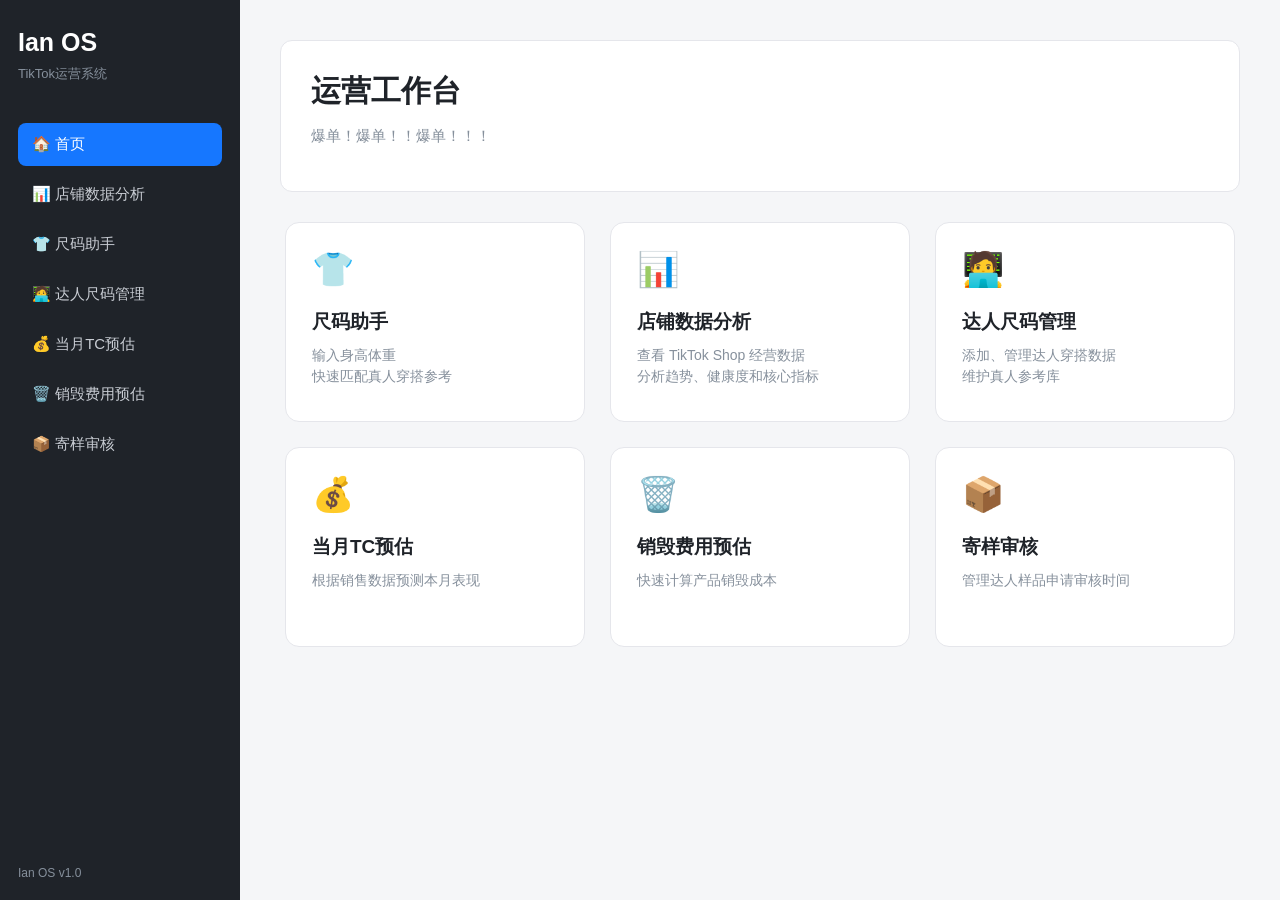
==== commit 4e162957: "运营事件接入Supabase" ====
--- a/index.html
+++ b/index.html
@@ -14,16 +14,20 @@
 
 </head>
 
+
 <body>
 
+
 <div class="app-layout">
 
+
 <!-- =========================
 左侧导航
 ========================= -->
 
 <aside class="sidebar">
 
+
 <div class="brand">
 
 <h2>
@@ -36,72 +40,94 @@
 
 </div>
 
+
 <!-- 动态导航 -->
 
 <div class="menu" id="menu">
 
 </div>
 
+
 <div class="sidebar-footer">
 
 Ian OS v1.0
 
 </div>
 
+
 </aside>
 
+
+
 <!-- =========================
 右侧内容
 ========================= -->
 
 <main class="content">
 
+
 <div class="container">
 
+
+
 <!-- =========================
 运营工作台
 ========================= -->
 
+
 <div class="dashboard-header">
 
+
 <h1>
 
 运营工作台
 
 </h1>
 
+
 <p>
 
 爆单！爆单！！爆单！！！
 
 </p>
 
-</div>
+
+</div>
+
+
+
 
 <!-- =========================
 工具卡片
 ========================= -->
 
+
 <div class="tool-grid">
 
+
+
 <!-- =========================
 尺码助手
 ========================= -->
 
+
 <a href="size-helper.html" class="tool-card">
 
+
 <div class="tool-icon">
 
 👕
 
 </div>
 
+
 <h2>
 
 尺码助手
 
 </h2>
 
+
 <p>
 
 输入身高体重
@@ -112,26 +138,74 @@
 
 </p>
 
-</a>
+
+</a>
+
+
+
+
+
+<!-- =========================
+店铺数据分析
+========================= -->
+
+
+<a href="shop-data.html" class="tool-card">
+
+
+<div class="tool-icon">
+
+📊
+
+</div>
+
+
+<h2>
+
+店铺数据分析
+
+</h2>
+
+
+<p>
+
+查看 TikTok Shop 经营数据
+
+<br>
+
+分析趋势、健康度和核心指标
+
+</p>
+
+
+</a>
+
+
+
+
 
 <!-- =========================
 达人尺码管理
 ========================= -->
 
+
 <a href="creator-admin.html" class="tool-card">
 
+
 <div class="tool-icon">
 
 🧑‍💻
 
 </div>
 
+
 <h2>
 
 达人尺码管理
 
 </h2>
 
+
 <p>
 
 添加、管理达人穿搭数据
@@ -142,100 +216,140 @@
 
 </p>
 
-</a>
+
+</a>
+
+
+
+
 
 <!-- =========================
 当月TC预估
 ========================= -->
 
+
 <a href="commission.html" class="tool-card">
 
+
 <div class="tool-icon">
 
 💰
 
 </div>
 
+
 <h2>
 
 当月TC预估
 
 </h2>
 
+
 <p>
 
 根据销售数据预测本月表现
 
 </p>
 
-</a>
+
+</a>
+
+
+
+
 
 <!-- =========================
 销毁费用预估
 ========================= -->
 
+
 <a href="destroy.html" class="tool-card">
 
+
 <div class="tool-icon">
 
 🗑️
 
 </div>
 
+
 <h2>
 
 销毁费用预估
 
 </h2>
 
+
 <p>
 
 快速计算产品销毁成本
 
 </p>
 
-</a>
+
+</a>
+
+
+
+
 
 <!-- =========================
 寄样审核
 ========================= -->
 
+
 <a href="sample.html" class="tool-card">
 
+
 <div class="tool-icon">
 
 📦
 
 </div>
 
+
 <h2>
 
 寄样审核
 
 </h2>
 
+
 <p>
 
 管理达人样品申请审核时间
 
 </p>
 
-</a>
-
-</div>
-
-</div>
+
+</a>
+
+
+
+</div>
+
+
+
+</div>
+
 
 </main>
 
-</div>
+
+</div>
+
+
+
 
 <!-- =========================
 导航
 ========================= -->
 
+
 <script src="nav.js"></script>
 
+
 </body>
 
-</html>
+
+</html>
--- a/style.css
+++ b/style.css
@@ -1,10 +1,14 @@
+/* =====================================================
+基础
+===================================================== */
+
 * {
     box-sizing: border-box;
 }
 
 
 /* =====================
-   基础
+基础
 ===================== */
 
 body {
@@ -23,11 +27,12 @@
         sans-serif;
 
     font-size: 15px;
+
 }
 
 
 /* =====================
-   整体布局
+整体布局
 ===================== */
 
 .app-layout {
@@ -35,11 +40,12 @@
     display: flex;
 
     min-height: 100vh;
+
 }
 
 
 /* =====================
-   左侧导航
+左侧导航
 ===================== */
 
 .sidebar {
@@ -57,8 +63,8 @@
     bottom: 0;
 
     padding: 28px 18px;
-}
-
+
+}
 
 .brand h2 {
 
@@ -67,8 +73,8 @@
     font-size: 25px;
 
     font-weight: 700;
-}
-
+
+}
 
 .brand p {
 
@@ -77,14 +83,14 @@
     color: #86909c;
 
     font-size: 13px;
-}
-
+
+}
 
 .menu {
 
     margin-top: 40px;
-}
-
+
+}
 
 .menu-item {
 
@@ -105,30 +111,30 @@
     cursor: grab;
 
     user-select: none;
-}
-
+
+}
 
 .menu-item:hover {
 
     background: #30343b;
 
     color: white;
-}
-
+
+}
 
 .menu-item.active {
 
     background: #1677ff;
 
     color: white;
-}
-
+
+}
 
 .menu-item:active {
 
     cursor: grabbing;
-}
-
+
+}
 
 .sidebar-footer {
 
@@ -139,11 +145,12 @@
     color: #86909c;
 
     font-size: 12px;
+
 }
 
 
 /* =====================
-   右侧区域
+右侧区域
 ===================== */
 
 .content {
@@ -159,19 +166,20 @@
     display: flex;
 
     justify-content: center;
-}
-
+
+}
 
 .container {
 
     width: 100%;
 
     max-width: 1100px;
+
 }
 
 
 /* =====================
-   首页
+首页
 ===================== */
 
 .dashboard-header {
@@ -185,24 +193,24 @@
     padding: 30px;
 
     margin-bottom: 30px;
-}
-
+
+}
 
 .dashboard-header h1 {
 
     margin: 0;
 
     font-size: 30px;
-}
-
+
+}
 
 .dashboard-header p {
 
     color: #86909c;
 
     font-size: 15px;
-}
-
+
+}
 
 .tool-grid {
 
@@ -214,8 +222,8 @@
     justify-content: center;
 
     gap: 25px;
-}
-
+
+}
 
 .tool-grid .tool-card {
 
@@ -234,32 +242,32 @@
     color: #1f2329;
 
     transition: .2s;
-}
-
+
+}
 
 .tool-grid .tool-card:hover {
 
     border-color: #1677ff;
 
     transform: translateY(-3px);
-}
-
+
+}
 
 .tool-grid .tool-icon {
 
     font-size: 34px;
 
     margin-bottom: 20px;
-}
-
+
+}
 
 .tool-grid .tool-card h2 {
 
     margin: 0 0 10px;
 
     font-size: 19px;
-}
-
+
+}
 
 .tool-grid .tool-card p {
 
@@ -270,11 +278,12 @@
     font-size: 14px;
 
     line-height: 1.5;
+
 }
 
 
 /* =====================
-   工具页面
+工具页面
 ===================== */
 
 .back-btn {
@@ -286,22 +295,22 @@
     color: #1677ff;
 
     text-decoration: none;
-}
-
+
+}
 
 .hero {
 
     margin-bottom: 25px;
-}
-
+
+}
 
 .hero h1 {
 
     margin: 0 0 10px;
 
     font-size: 32px;
-}
-
+
+}
 
 .hero p {
 
@@ -310,11 +319,12 @@
     color: #86909c;
 
     font-size: 15px;
+
 }
 
 
 /* =====================
-   工具卡片
+工具卡片
 ===================== */
 
 .container > .tool-card {
@@ -328,24 +338,24 @@
     padding: 24px;
 
     margin-bottom: 14px;
-}
-
+
+}
 
 .tool-card h2 {
 
     font-size: 20px;
 
     margin-top: 0;
-}
-
+
+}
 
 .tool-card p {
 
     font-size: 15px;
 
     line-height: 1.6;
-}
-
+
+}
 
 .result-box {
 
@@ -358,8 +368,8 @@
     padding: 24px;
 
     margin-bottom: 14px;
-}
-
+
+}
 
 .result-box h2,
 .result-box h3 {
@@ -367,19 +377,20 @@
     font-size: 20px;
 
     margin-top: 0;
-}
-
+
+}
 
 .result-box p {
 
     font-size: 15px;
 
     line-height: 1.8;
+
 }
 
 
 /* =====================
-   输入区域
+输入区域
 ===================== */
 
 .input-row {
@@ -389,16 +400,16 @@
     gap: 20px;
 
     margin-bottom: 12px;
-}
-
+
+}
 
 .input-row > div {
 
     flex: 1;
 
     min-width: 0;
-}
-
+
+}
 
 label {
 
@@ -409,8 +420,8 @@
     margin-bottom: 5px;
 
     font-size: 15px;
-}
-
+
+}
 
 input {
 
@@ -427,23 +438,23 @@
     font-size: 15px;
 
     background: white;
-}
-
+
+}
 
 input:focus {
 
     outline: none;
 
     border-color: #1677ff;
-}
-
+
+}
 
 input[type="month"],
 input[type="date"] {
 
     cursor: pointer;
-}
-
+
+}
 
 select {
 
@@ -462,26 +473,27 @@
     font-size: 15px;
 
     color: #1f2329;
-}
-
+
+}
 
 select:focus {
 
     outline: none;
 
     border-color: #1677ff;
+
 }
 
 
 /* =====================
-   按钮
+按钮
 ===================== */
 
 button {
 
     font-family: inherit;
-}
-
+
+}
 
 .calculate-btn {
 
@@ -500,24 +512,25 @@
     cursor: pointer;
 
     font-size: 15px;
-}
-
+
+}
 
 .calculate-btn:hover {
 
     background: #0e5fd8;
+
 }
 
 
 /* =====================
-   表格
+表格
 ===================== */
 
 .table-box {
 
     overflow: auto;
-}
-
+
+}
 
 table {
 
@@ -526,8 +539,8 @@
     border-collapse: collapse;
 
     font-size: 15px;
-}
-
+
+}
 
 th,
 td {
@@ -535,16 +548,16 @@
     padding: 10px;
 
     border-bottom: 1px solid #eee;
-}
-
+
+}
 
 table th {
 
     text-align: center;
 
     vertical-align: middle;
-}
-
+
+}
 
 .table-input {
 
@@ -561,19 +574,20 @@
     background: white;
 
     font-size: 14px;
-}
-
+
+}
 
 .table-input:focus {
 
     border-color: #1677ff;
 
     outline: none;
+
 }
 
 
 /* =====================
-   寄样审核状态
+寄样审核状态
 ===================== */
 
 .sample-green {
@@ -581,27 +595,28 @@
     color: #00a870;
 
     font-weight: 600;
-}
-
+
+}
 
 .sample-yellow {
 
     color: #d89614;
 
     font-weight: 600;
-}
-
+
+}
 
 .sample-red {
 
     color: #f53f3f;
 
     font-weight: 600;
+
 }
 
 
 /* =====================
-   表格按钮
+表格按钮
 ===================== */
 
 table button {
@@ -617,32 +632,33 @@
     cursor: pointer;
 
     font-size: 14px;
-}
-
+
+}
 
 table button:hover {
 
     background: #e5e6eb;
+
 }
 
 
 /* =====================
-   寄样审核表格宽度
+寄样审核表格宽度
 ===================== */
 
 #sample-list th:nth-child(1),
 #sample-list td:nth-child(1) {
 
     width: 160px;
-}
-
+
+}
 
 #sample-list th:nth-child(2),
 #sample-list td:nth-child(2) {
 
     width: 180px;
-}
-
+
+}
 
 #sample-list th:nth-child(3),
 #sample-list td:nth-child(3) {
@@ -650,8 +666,8 @@
     width: 140px;
 
     text-align: center;
-}
-
+
+}
 
 #sample-list th:nth-child(4),
 #sample-list td:nth-child(4) {
@@ -659,23 +675,23 @@
     width: 140px;
 
     text-align: center;
-}
-
+
+}
 
 #sample-list th:nth-child(5),
 #sample-list td:nth-child(5) {
 
     width: 400px;
-}
-
+
+}
 
 #sample-list td:nth-child(5) input {
 
     width: 100%;
 
     min-width: 350px;
-}
-
+
+}
 
 #sample-list th:nth-child(6),
 #sample-list td:nth-child(6) {
@@ -683,11 +699,12 @@
     width: 80px;
 
     text-align: center;
+
 }
 
 
 /* =====================
-   排序区域
+排序区域
 ===================== */
 
 .list-header {
@@ -699,16 +716,16 @@
     align-items: center;
 
     margin-bottom: 20px;
-}
-
+
+}
 
 .sort-box {
 
     display: flex;
 
     gap: 10px;
-}
-
+
+}
 
 .sort-box button {
 
@@ -723,19 +740,20 @@
     cursor: pointer;
 
     font-size: 14px;
-}
-
+
+}
 
 .sort-box button:hover {
 
     border-color: #1677ff;
 
     color: #1677ff;
+
 }
 
 
 /* =====================
-   TC 页面
+TC 页面
 ===================== */
 
 .compact-result p {
@@ -743,20 +761,21 @@
     margin: 8px 0;
 
     line-height: 1.5;
-}
-
+
+}
 
 .tc-final {
 
     margin-top: 15px !important;
 
     font-size: 18px;
+
 }
 
 
 /* =====================================================
-   达人管理
-   两列卡片布局
+达人管理
+两列卡片布局
 ===================================================== */
 
 #adminCreatorList {
@@ -773,11 +792,12 @@
     margin-top: 20px;
 
     align-items: stretch;
+
 }
 
 
 /* =====================
-   达人管理卡片
+达人管理卡片
 ===================== */
 
 #adminCreatorList .creator-card {
@@ -806,8 +826,8 @@
         border-color .2s;
 
     overflow: hidden;
-}
-
+
+}
 
 #adminCreatorList .creator-card:hover {
 
@@ -817,11 +837,12 @@
 
     box-shadow:
         0 8px 24px rgba(0, 0, 0, .06);
+
 }
 
 
 /* =====================
-   达人顶部
+达人顶部
 ===================== */
 
 .creator-top {
@@ -835,8 +856,10 @@
     margin-bottom: 20px;
 
     min-width: 0;
-}
-
+
+    padding-right: 100px;
+
+}
 
 .creator-avatar {
 
@@ -857,8 +880,8 @@
     justify-content: center;
 
     font-size: 27px;
-}
-
+
+}
 
 .creator-title {
 
@@ -866,9 +889,9 @@
 
     min-width: 0;
 
-    padding-right: 35px;
-}
-
+    padding-right: 0;
+
+}
 
 .creator-card h3 {
 
@@ -885,8 +908,8 @@
     overflow: hidden;
 
     text-overflow: ellipsis;
-}
-
+
+}
 
 .creator-product {
 
@@ -899,11 +922,12 @@
     overflow: hidden;
 
     text-overflow: ellipsis;
+
 }
 
 
 /* =====================
-   身高体重
+身高体重
 ===================== */
 
 .creator-body {
@@ -916,8 +940,8 @@
     gap: 12px;
 
     margin-bottom: 13px;
-}
-
+
+}
 
 .creator-stat {
 
@@ -928,8 +952,8 @@
     border-radius: 10px;
 
     padding: 12px 14px;
-}
-
+
+}
 
 .creator-stat .stat-label {
 
@@ -940,8 +964,8 @@
     font-size: 12px;
 
     margin-bottom: 5px;
-}
-
+
+}
 
 .creator-stat strong {
 
@@ -952,11 +976,12 @@
     color: #1f2329;
 
     white-space: nowrap;
+
 }
 
 
 /* =====================
-   推荐尺码
+推荐尺码
 ===================== */
 
 .creator-size {
@@ -982,14 +1007,14 @@
     font-size: 14px;
 
     color: #4e5969;
-}
-
+
+}
 
 .creator-size span {
 
     min-width: 0;
-}
-
+
+}
 
 .creator-size strong {
 
@@ -998,11 +1023,12 @@
     font-size: 19px;
 
     color: #1677ff;
+
 }
 
 
 /* =====================
-   穿着效果
+穿着效果
 ===================== */
 
 .creator-fit {
@@ -1018,16 +1044,16 @@
     margin-bottom: 17px;
 
     font-size: 14px;
-}
-
+
+}
 
 .fit-label {
 
     flex-shrink: 0;
 
     color: #86909c;
-}
-
+
+}
 
 .fit-text {
 
@@ -1042,11 +1068,12 @@
     text-overflow: ellipsis;
 
     white-space: nowrap;
+
 }
 
 
 /* =====================
-   视频按钮
+视频按钮
 ===================== */
 
 .video-btn {
@@ -1070,14 +1097,14 @@
     font-family: inherit;
 
     transition: .2s;
-}
-
+
+}
 
 .video-btn:hover {
 
     background: #0e5fd8;
-}
-
+
+}
 
 .video-disabled {
 
@@ -1086,11 +1113,12 @@
     color: #86909c;
 
     cursor: not-allowed;
+
 }
 
 
 /* =====================
-   删除按钮
+删除按钮
 ===================== */
 
 .admin-delete-btn {
@@ -1134,8 +1162,8 @@
         transform .15s ease;
 
     z-index: 2;
-}
-
+
+}
 
 .admin-delete-btn:hover {
 
@@ -1144,18 +1172,112 @@
     border-color: #ffccc7;
 
     color: #f53f3f;
-}
-
+
+}
 
 .admin-delete-btn:active {
 
     transform: scale(.92);
-}
-
-
-/* =====================
-   达人数据为空
-===================== */
+
+}
+
+
+/* =====================================================
+达人管理右上角操作按钮
+===================================================== */
+
+.creator-actions {
+
+    position: absolute;
+
+    top: 16px;
+
+    right: 16px;
+
+    display: flex;
+
+    align-items: center;
+
+    gap: 8px;
+
+    z-index: 10;
+
+}
+
+.admin-edit-btn {
+
+    border: 1px solid #1677ff;
+
+    background: #ffffff;
+
+    color: #1677ff;
+
+    width: 34px;
+
+    height: 34px;
+
+    border-radius: 8px;
+
+    display: flex;
+
+    align-items: center;
+
+    justify-content: center;
+
+    cursor: pointer;
+
+    font-size: 15px;
+
+    transition: all 0.2s ease;
+
+}
+
+.admin-edit-btn:hover {
+
+    background: #e8f3ff;
+
+}
+
+.creator-actions .admin-delete-btn {
+
+    position: static !important;
+
+    border: 1px solid #f53f3f;
+
+    background: #ffffff;
+
+    color: #f53f3f;
+
+    width: 34px;
+
+    height: 34px;
+
+    border-radius: 8px;
+
+    display: flex;
+
+    align-items: center;
+
+    justify-content: center;
+
+    cursor: pointer;
+
+    font-size: 15px;
+
+    transition: all 0.2s ease;
+
+}
+
+.creator-actions .admin-delete-btn:hover {
+
+    background: #fff1f0;
+
+}
+
+
+/* =====================================================
+达人数据为空
+===================================================== */
 
 .creator-empty {
 
@@ -1175,16 +1297,16 @@
 
 }
 
-
 .creator-empty span {
 
     font-size: 13px;
-}
-
-
-/* =====================
-   真人尺码参考
-===================== */
+
+}
+
+
+/* =====================================================
+真人尺码参考
+===================================================== */
 
 .size-match-header {
 
@@ -1203,8 +1325,8 @@
     border: 1px solid #e5e6eb;
 
     border-radius: 10px;
-}
-
+
+}
 
 .size-match-title {
 
@@ -1215,28 +1337,29 @@
     color: #1f2329;
 
     margin-bottom: 6px;
-}
-
+
+}
 
 .size-match-subtitle {
 
     color: #86909c;
 
     font-size: 13px;
-}
-
+
+}
 
 .size-match-divider {
 
     margin: 0 6px;
 
     color: #c9cdd4;
-}
-
-
-/* =====================
-   尺码助手达人列表
-===================== */
+
+}
+
+
+/* =====================================================
+尺码助手达人列表
+===================================================== */
 
 .creator-match-list {
 
@@ -1248,220 +1371,227 @@
     gap: 20px;
 
     width: 100%;
+
+}
+
+
+/* =====================================================
+尺码助手达人卡片
+===================================================== */
+
+.size-creator-card {
+
+    position: relative;
+
+    min-width: 0;
+
+    padding: 22px;
+
+    background: #ffffff;
+
+    border: 1px solid #e5e6eb;
+
+    border-radius: 14px;
+
 }
 
 
 /* =====================
-   尺码助手达人卡片
+排名
 ===================== */
 
-.size-creator-card {
-
-    position: relative;
+.size-match-rank {
+
+    position: absolute;
+
+    top: 14px;
+
+    right: 14px;
+
+}
+
+.match-rank {
+
+    width: 28px;
+
+    height: 28px;
+
+    display: flex;
+
+    align-items: center;
+
+    justify-content: center;
+
+    border-radius: 50%;
+
+    background: #f2f3f5;
+
+    color: #86909c;
+
+    font-size: 12px;
+
+    font-weight: 600;
+
+}
+
+.match-rank-best {
+
+    background: #e8f3ff;
+
+    color: #1677ff;
+
+}
+
+
+/* =====================
+达人名称
+===================== */
+
+.size-creator-name-row {
+
+    display: flex;
+
+    align-items: center;
+
+    gap: 8px;
 
     min-width: 0;
 
-    padding: 22px;
-
-    background: #ffffff;
-
-    border: 1px solid #e5e6eb;
-
-    border-radius: 14px;
+}
+
+.size-creator-name-row h3 {
+
+    margin: 0 0 5px;
+
 }
 
 
 /* =====================
-   排名
+最接近标签
 ===================== */
 
-.size-match-rank {
-
-    position: absolute;
-
-    top: 14px;
-
-    right: 14px;
-}
-
-
-.match-rank {
-
-    width: 28px;
-
-    height: 28px;
+.best-match {
+
+    display: inline-flex;
+
+    align-items: center;
+
+    height: 22px;
+
+    padding: 0 8px;
+
+    border-radius: 6px;
+
+    background: #e8f3ff;
+
+    color: #1677ff;
+
+    font-size: 11px;
+
+    font-weight: 600;
+
+    white-space: nowrap;
+
+    margin-bottom: 5px;
+
+}
+
+
+/* =====================
+身材差距
+===================== */
+
+.size-match-diff {
 
     display: flex;
 
     align-items: center;
 
-    justify-content: center;
-
-    border-radius: 50%;
-
-    background: #f2f3f5;
+    justify-content: space-between;
+
+    gap: 10px;
+
+    padding: 11px 14px;
+
+    margin-bottom: 14px;
+
+    background: #f7f8fa;
+
+    border-radius: 10px;
+
+    font-size: 13px;
 
     color: #86909c;
 
-    font-size: 12px;
+}
+
+.size-match-diff > div {
+
+    color: #4e5969;
+
+    white-space: nowrap;
+
+}
+
+.size-match-diff strong {
+
+    color: #1f2329;
 
     font-weight: 600;
-}
-
-
-.match-rank-best {
-
-    background: #e8f3ff;
-
-    color: #1677ff;
+
+}
+
+.diff-dot {
+
+    margin: 0 5px;
+
+    color: #c9cdd4;
+
 }
 
 
 /* =====================
-   达人名称
+尺码查询结果为空
 ===================== */
 
-.size-creator-name-row {
-
-    display: flex;
-
-    align-items: center;
-
-    gap: 8px;
-
-    min-width: 0;
-}
-
-
-.size-creator-name-row h3 {
-
-    margin: 0 0 5px;
-}
-
-
-/* =====================
-   最接近标签
-===================== */
-
-.best-match {
-
-    display: inline-flex;
-
-    align-items: center;
-
-    height: 22px;
-
-    padding: 0 8px;
-
-    border-radius: 6px;
-
-    background: #e8f3ff;
-
-    color: #1677ff;
-
-    font-size: 11px;
-
-    font-weight: 600;
-
-    white-space: nowrap;
+.size-result-empty {
+
+    padding: 35px 20px;
+
+    text-align: center;
+
+    color: #86909c;
+
+    line-height: 1.8;
+
+}
+
+.size-result-empty strong {
+
+    display: block;
 
     margin-bottom: 5px;
-}
-
-
-/* =====================
-   身材差距
-===================== */
-
-.size-match-diff {
-
-    display: flex;
-
-    align-items: center;
-
-    justify-content: space-between;
-
-    gap: 10px;
-
-    padding: 11px 14px;
-
-    margin-bottom: 14px;
-
-    background: #f7f8fa;
-
-    border-radius: 10px;
+
+    color: #1f2329;
+
+    font-size: 16px;
+
+}
+
+.size-result-empty span {
+
+    display: block;
+
+    color: #86909c;
 
     font-size: 13px;
 
-    color: #86909c;
-}
-
-
-.size-match-diff > div {
-
-    color: #4e5969;
-
-    white-space: nowrap;
-}
-
-
-.size-match-diff strong {
-
-    color: #1f2329;
-
-    font-weight: 600;
-}
-
-
-.diff-dot {
-
-    margin: 0 5px;
-
-    color: #c9cdd4;
-}
-
-
-/* =====================
-   尺码查询结果为空
-===================== */
-
-.size-result-empty {
-
-    padding: 35px 20px;
-
-    text-align: center;
-
-    color: #86909c;
-
-    line-height: 1.8;
-}
-
-
-.size-result-empty strong {
-
-    display: block;
-
-    margin-bottom: 5px;
-
-    color: #1f2329;
-
-    font-size: 16px;
-}
-
-
-.size-result-empty span {
-
-    display: block;
-
-    color: #86909c;
-
-    font-size: 13px;
-}
-
-
-/* =====================
-   尺码助手匹配结果
-===================== */
+}
+
+
+/* =====================================================
+尺码助手匹配结果
+===================================================== */
 
 .matched-creator-list {
 
@@ -1475,8 +1605,8 @@
     width: 100%;
 
     margin-top: 18px;
-}
-
+
+}
 
 .matched-creator-card {
 
@@ -1504,8 +1634,8 @@
         border-color .2s;
 
     overflow: hidden;
-}
-
+
+}
 
 .matched-creator-card:hover {
 
@@ -1515,11 +1645,12 @@
 
     box-shadow:
         0 8px 24px rgba(0, 0, 0, .06);
+
 }
 
 
 /* =====================
-   匹配结果标题
+匹配结果标题
 ===================== */
 
 .matched-creator-title {
@@ -1531,11 +1662,12 @@
     color: #1f2329;
 
     margin-bottom: 14px;
+
 }
 
 
 /* =====================
-   匹配达人头像
+匹配达人头像
 ===================== */
 
 .matched-creator-avatar {
@@ -1557,11 +1689,12 @@
     justify-content: center;
 
     font-size: 24px;
+
 }
 
 
 /* =====================
-   匹配达人信息
+匹配达人信息
 ===================== */
 
 .matched-creator-info {
@@ -1569,8 +1702,8 @@
     flex: 1;
 
     min-width: 0;
-}
-
+
+}
 
 .matched-creator-info h3 {
 
@@ -1581,8 +1714,8 @@
     font-weight: 600;
 
     color: #1f2329;
-}
-
+
+}
 
 .matched-product {
 
@@ -1597,11 +1730,12 @@
     overflow: hidden;
 
     text-overflow: ellipsis;
+
 }
 
 
 /* =====================
-   匹配达人身高体重
+匹配达人身高体重
 ===================== */
 
 .matched-body {
@@ -1614,8 +1748,8 @@
     gap: 8px;
 
     margin-bottom: 10px;
-}
-
+
+}
 
 .matched-body span {
 
@@ -1632,11 +1766,12 @@
     font-size: 13px;
 
     text-align: center;
+
 }
 
 
 /* =====================
-   匹配达人推荐尺码
+匹配达人推荐尺码
 ===================== */
 
 .matched-size {
@@ -1662,8 +1797,8 @@
     color: #4e5969;
 
     font-size: 13px;
-}
-
+
+}
 
 .matched-size strong {
 
@@ -1672,11 +1807,12 @@
     font-size: 18px;
 
     flex-shrink: 0;
+
 }
 
 
 /* =====================
-   匹配达人穿着效果
+匹配达人穿着效果
 ===================== */
 
 .matched-fit {
@@ -1686,33 +1822,129 @@
     font-size: 13px;
 
     margin-bottom: 12px;
-}
-
-
-.matched-creator-card .video-btn {
+
+}
+
+
+/* =====================================================
+尺码助手视频按钮
+最终大小：
+宽度跟随卡片
+高度 38px
+圆角 8px
+===================================================== */
+
+#creatorResult .matched-creator-card .video-btn {
+
+    display: flex;
+
+    align-items: center;
+
+    justify-content: center;
 
     width: 100%;
 
-    height: 36px;
+    height: 38px;
+
+    box-sizing: border-box;
 
     margin-top: 2px;
 
+    padding: 0;
+
+    background: #1677ff;
+
+    color: #ffffff;
+
+    border: none;
+
+    border-radius: 8px;
+
+    cursor: pointer;
+
+    font-family: inherit;
+
     font-size: 13px;
+
+    font-weight: 500;
+
+    line-height: 1;
+
+    text-decoration: none;
+
+    transition:
+        background .2s ease,
+        transform .15s ease;
+
+}
+
+#creatorResult .matched-creator-card .video-btn:hover {
+
+    background: #0e5fd8;
+
+}
+
+#creatorResult .matched-creator-card .video-btn:active {
+
+    transform: scale(.99);
+
+}
+
+
+/* =====================================================
+没有视频
+===================================================== */
+
+#creatorResult .matched-creator-card .video-disabled {
+
+    display: flex;
+
+    align-items: center;
+
+    justify-content: center;
+
+    width: 100%;
+
+    height: 38px;
+
+    box-sizing: border-box;
+
+    padding: 0;
+
+    background: #f2f3f5;
+
+    color: #86909c;
+
+    border: none;
+
+    border-radius: 8px;
+
+    cursor: not-allowed;
+
+    font-family: inherit;
+
+    font-size: 13px;
+
+    font-weight: 500;
+
+    line-height: 1;
+
 }
 
 
 /* =====================
-   强调
+强调
 ===================== */
 
 strong {
 
     font-weight: 700;
+
 }
 
 
 /* =====================
-   滚动条
+滚动条
 ===================== */
 
 ::-webkit-scrollbar {
@@ -1720,26 +1952,26 @@
     width: 8px;
 
     height: 8px;
-}
-
+
+}
 
 ::-webkit-scrollbar-thumb {
 
     background: #c9cdd4;
 
     border-radius: 10px;
-}
-
+
+}
 
 ::-webkit-scrollbar-track {
 
     background: #f5f6f8;
+
 }
 
 
 /* =====================================================
-   尺码助手 #creatorResult
-   防止影响达人管理
+尺码助手 #creatorResult
 ===================================================== */
 
 #creatorResult .matched-creator-list {
@@ -1754,8 +1986,8 @@
     width: 100%;
 
     margin-top: 18px;
-}
-
+
+}
 
 #creatorResult .matched-creator-card {
 
@@ -1778,8 +2010,8 @@
     min-height: 230px;
 
     overflow: hidden;
-}
-
+
+}
 
 #creatorResult .matched-creator-avatar {
 
@@ -1802,16 +2034,16 @@
     font-size: 25px;
 
     margin-bottom: 14px;
-}
-
+
+}
 
 #creatorResult .matched-creator-info {
 
     width: 100%;
 
     min-width: 0;
-}
-
+
+}
 
 #creatorResult .matched-creator-info h3 {
 
@@ -1822,8 +2054,8 @@
     font-weight: 600;
 
     color: #1f2329;
-}
-
+
+}
 
 #creatorResult .matched-product {
 
@@ -1838,8 +2070,8 @@
     overflow: hidden;
 
     text-overflow: ellipsis;
-}
-
+
+}
 
 #creatorResult .matched-body {
 
@@ -1851,8 +2083,8 @@
     gap: 10px;
 
     margin-bottom: 11px;
-}
-
+
+}
 
 #creatorResult .matched-body span {
 
@@ -1871,8 +2103,8 @@
     font-size: 13px;
 
     text-align: center;
-}
-
+
+}
 
 #creatorResult .matched-size {
 
@@ -1897,8 +2129,8 @@
     color: #4e5969;
 
     font-size: 13px;
-}
-
+
+}
 
 #creatorResult .matched-size strong {
 
@@ -1907,8 +2139,8 @@
     font-size: 18px;
 
     flex-shrink: 0;
-}
-
+
+}
 
 #creatorResult .matched-fit {
 
@@ -1917,19 +2149,50 @@
     color: #00a870;
 
     font-size: 13px;
-}
-
-
-#creatorResult .matched-creator-card .video-btn {
-
-    width: 100%;
-
-    height: 38px;
+
+}
+
+
+/* =====================================================
+达人管理卡片内容稳定布局
+防止按钮 / 卡片互相挤压
+===================================================== */
+
+#adminCreatorList .creator-card {
+
+    display: flex;
+
+    flex-direction: column;
+
+}
+
+#adminCreatorList .creator-card .creator-top {
+
+    flex-shrink: 0;
+
+}
+
+#adminCreatorList .creator-card .creator-body {
+
+    flex-shrink: 0;
+
+}
+
+#adminCreatorList .creator-card .creator-size {
+
+    flex-shrink: 0;
+
+}
+
+#adminCreatorList .creator-card .creator-fit {
+
+    flex-shrink: 0;
+
 }
 
 
 /* =====================
-   移动端
+移动端
 ===================== */
 
 @media (max-width: 1100px) {
@@ -1943,7 +2206,6 @@
 
 }
 
-
 @media (max-width: 900px) {
 
     .sidebar {
@@ -1953,15 +2215,15 @@
         width: 100%;
 
         height: auto;
+
     }
 
-
     .app-layout {
 
         flex-direction: column;
+
     }
 
-
     .content {
 
         margin-left: 0;
@@ -1969,24 +2231,25 @@
         width: 100%;
 
         padding: 20px;
+
     }
 
-
     .container {
 
         max-width: 100%;
+
     }
 
-
     .tool-grid {
 
         grid-template-columns: 1fr;
+
     }
 
-
     .input-row {
 
         flex-direction: column;
+
     }
 
 
@@ -2007,14 +2270,12 @@
 
     }
 
-
     .matched-creator-list {
 
         grid-template-columns: 1fr;
 
     }
 
-
     #creatorResult .matched-creator-list {
 
         grid-template-columns: 1fr;
@@ -2023,23 +2284,22 @@
 
 }
 
-
 @media (max-width: 700px) {
 
     .size-match-header {
 
         align-items: flex-start;
+
     }
 
-
     .size-match-diff {
 
         align-items: flex-start;
 
         flex-direction: column;
+
     }
 
-
     #creatorResult .matched-creator-list {
 
         grid-template-columns: 1fr;
@@ -2051,91 +2311,2175 @@
 }
 
 /* =========================================
-   达人管理：右上角操作按钮
+达人管理：编辑 / 删除按钮最终修复
 ========================================= */
 
-.creator-card {
+#adminCreatorList .creator-card {
     position: relative;
 }
 
 
 /* 操作按钮容器 */
 
-.creator-actions {
+#adminCreatorList .creator-actions {
+
     position: absolute;
+
     top: 16px;
     right: 16px;
 
     display: flex;
+
+    flex-direction: row;
+
     align-items: center;
+
+    justify-content: flex-end;
+
     gap: 8px;
 
-    z-index: 10;
+    width: auto;
+
+    height: 34px;
+
+    z-index: 20;
+
 }
 
 
 /* 编辑按钮 */
 
-.admin-edit-btn {
+#adminCreatorList .admin-edit-btn {
+
+    position: static;
+
+    flex: 0 0 34px;
+
+    width: 34px;
+    min-width: 34px;
+
+    height: 34px;
+    min-height: 34px;
+
+    margin: 0;
+    padding: 0;
+
+    box-sizing: border-box;
+
+    display: flex;
+
+    align-items: center;
+
+    justify-content: center;
+
     border: 1px solid #1677ff;
+
+    border-radius: 8px;
+
     background: #ffffff;
+
     color: #1677ff;
 
+    cursor: pointer;
+
+    font-family: inherit;
+
+    font-size: 15px;
+
+    line-height: 1;
+
+    transition:
+        background .2s ease,
+        border-color .2s ease,
+        color .2s ease,
+        transform .15s ease;
+
+}
+
+
+/* 编辑按钮 Hover */
+
+#adminCreatorList .admin-edit-btn:hover {
+
+    background: #e8f3ff;
+
+}
+
+
+/* 编辑按钮点击 */
+
+#adminCreatorList .admin-edit-btn:active {
+
+    transform: scale(.94);
+
+}
+
+
+/* 删除按钮 */
+
+#adminCreatorList .admin-delete-btn {
+
+    position: static !important;
+
+    flex: 0 0 34px;
+
     width: 34px;
+    min-width: 34px;
+
     height: 34px;
+    min-height: 34px;
+
+    margin: 0;
+    padding: 0;
+
+    box-sizing: border-box;
+
+    display: flex;
+
+    align-items: center;
+
+    justify-content: center;
+
+    border: 1px solid #f53f3f;
 
     border-radius: 8px;
 
+    background: #ffffff;
+
+    color: #f53f3f;
+
+    cursor: pointer;
+
+    font-family: inherit;
+
+    font-size: 15px;
+
+    line-height: 1;
+
+    transition:
+        background .2s ease,
+        border-color .2s ease,
+        color .2s ease,
+        transform .15s ease;
+
+}
+
+
+/* 删除按钮 Hover */
+
+#adminCreatorList .admin-delete-btn:hover {
+
+    background: #fff1f0;
+
+}
+
+
+/* 删除按钮点击 */
+
+#adminCreatorList .admin-delete-btn:active {
+
+    transform: scale(.94);
+
+}
+
+
+/* 防止按钮遮挡达人名称 */
+
+#adminCreatorList .creator-top {
+
+    padding-right: 100px;
+
+}
+
+/* =====================================================
+   TikTok Shop 店铺数据页面
+   页面布局修复
+===================================================== */
+
+.shop-upload-card,
+.shop-preview-card,
+.shop-history-card {
+
+    width: 100%;
+    max-width: 1400px;
+    margin: 0 auto 24px auto;
+
+    box-sizing: border-box;
+
+}
+
+
+/* =====================================================
+   上传区域
+===================================================== */
+
+.shop-upload-card {
+
+    background: #ffffff;
+
+    border-radius: 16px;
+
+    padding: 28px;
+
+    box-shadow:
+        0 4px 18px rgba(0, 0, 0, 0.06);
+
+}
+
+
+.shop-upload-title h2 {
+
+    margin: 0 0 8px 0;
+
+    font-size: 22px;
+
+}
+
+
+.shop-upload-title p {
+
+    margin: 0;
+
+    color: #777;
+
+}
+
+
+/* =====================================================
+   上传框
+===================================================== */
+
+.shop-upload-box {
+
+    margin-top: 24px;
+
+    padding: 30px;
+
+    border: 2px dashed #d9d9d9;
+
+    border-radius: 14px;
+
+    text-align: center;
+
+}
+
+
+#excelFile {
+
+    display: none;
+
+}
+
+
+.shop-file-label {
+
+    display: inline-block;
+
+    padding: 12px 24px;
+
+    border-radius: 10px;
+
+    background: #111;
+
+    color: #fff;
+
+    cursor: pointer;
+
+    font-size: 15px;
+
+}
+
+
+.shop-file-label:hover {
+
+    opacity: 0.85;
+
+}
+
+
+.shop-selected-file {
+
+    margin-top: 14px;
+
+    color: #666;
+
+    font-size: 14px;
+
+}
+
+
+.shop-upload-btn {
+
+    margin-top: 18px;
+
+    padding: 12px 26px;
+
+    border: none;
+
+    border-radius: 10px;
+
+    background: #1677ff;
+
+    color: #fff;
+
+    font-size: 15px;
+
+    cursor: pointer;
+
+}
+
+
+.shop-upload-btn:hover {
+
+    opacity: 0.9;
+
+}
+
+
+.shop-upload-btn:disabled {
+
+    opacity: 0.5;
+
+    cursor: not-allowed;
+
+}
+
+
+/* =====================================================
+   状态提示
+===================================================== */
+
+.shop-upload-status {
+
+    margin-top: 18px;
+
+    padding: 12px 16px;
+
+    border-radius: 10px;
+
+    display: none;
+
+}
+
+
+.shop-upload-status.success {
+
+    display: block;
+
+    background: #f0f9f4;
+
+    color: #16803c;
+
+}
+
+
+.shop-upload-status.error {
+
+    display: block;
+
+    background: #fff1f0;
+
+    color: #d93025;
+
+}
+
+
+.shop-upload-status.loading {
+
+    display: block;
+
+    background: #f5f5f5;
+
+    color: #555;
+
+}
+
+
+/* =====================================================
+   数据预览
+===================================================== */
+
+.shop-preview-card {
+
+    background: #ffffff;
+
+    border-radius: 16px;
+
+    padding: 28px;
+
+    box-shadow:
+        0 4px 18px rgba(0, 0, 0, 0.06);
+
+}
+
+
+.shop-section-header {
+
     display: flex;
+
+    justify-content: space-between;
+
     align-items: center;
+
+    margin-bottom: 20px;
+
+}
+
+
+.shop-section-header h2 {
+
+    margin: 0 0 6px 0;
+
+}
+
+
+.shop-section-header p {
+
+    margin: 0;
+
+    color: #777;
+
+}
+
+
+/* =====================================================
+   指标卡
+===================================================== */
+
+.shop-metrics-grid {
+
+    display: grid;
+
+    grid-template-columns:
+        repeat(4, minmax(0, 1fr));
+
+    gap: 16px;
+
+}
+
+
+.shop-metric {
+
+    padding: 20px;
+
+    background: #f7f8fa;
+
+    border-radius: 12px;
+
+}
+
+
+.shop-metric span {
+
+    display: block;
+
+    margin-bottom: 8px;
+
+    color: #777;
+
+    font-size: 14px;
+
+}
+
+
+.shop-metric strong {
+
+    font-size: 24px;
+
+    font-weight: 700;
+
+}
+
+
+/* =====================================================
+   历史数据
+===================================================== */
+
+.shop-history-card {
+
+    background: #ffffff;
+
+    border-radius: 16px;
+
+    padding: 28px;
+
+    box-shadow:
+        0 4px 18px rgba(0, 0, 0, 0.06);
+
+}
+
+
+.shop-refresh-btn {
+
+    padding: 9px 18px;
+
+    border: 1px solid #ddd;
+
+    border-radius: 8px;
+
+    background: #fff;
+
+    cursor: pointer;
+
+}
+
+
+.shop-refresh-btn:hover {
+
+    background: #f5f5f5;
+
+}
+
+
+/* =====================================================
+   表格
+===================================================== */
+
+.shop-table-wrapper {
+
+    width: 100%;
+
+    overflow-x: auto;
+
+}
+
+
+.shop-data-table {
+
+    width: 100%;
+
+    border-collapse: collapse;
+
+    min-width: 900px;
+
+}
+
+
+.shop-data-table th {
+
+    padding: 14px 12px;
+
+    background: #f7f8fa;
+
+    text-align: left;
+
+    font-weight: 600;
+
+    white-space: nowrap;
+
+}
+
+
+.shop-data-table td {
+
+    padding: 14px 12px;
+
+    border-bottom: 1px solid #eee;
+
+    white-space: nowrap;
+
+}
+
+
+.shop-data-table tr:hover td {
+
+    background: #fafafa;
+
+}
+
+
+/* =====================================================
+   Loading / 空数据
+===================================================== */
+
+.shop-loading,
+.shop-empty {
+
+    padding: 40px;
+
+    text-align: center;
+
+    color: #888;
+
+}
+
+
+/* =====================================================
+   屏幕较小时
+===================================================== */
+
+@media (max-width: 1100px) {
+
+    .shop-metrics-grid {
+
+        grid-template-columns:
+            repeat(2, minmax(0, 1fr));
+
+    }
+
+}
+
+
+@media (max-width: 700px) {
+
+    .shop-metrics-grid {
+
+        grid-template-columns:
+            1fr;
+
+    }
+
+}
+
+/* =====================================================
+   TikTok Shop 店铺数据页面
+   主内容区域
+   给固定左侧导航预留空间
+===================================================== */
+
+.shop-main-content {
+
+    margin-left: 276px;
+
+    width: calc(100% - 276px);
+
+    min-height: 100vh;
+
+    padding: 32px 36px;
+
+    box-sizing: border-box;
+
+}
+
+/* =====================================================
+   店铺数据分析
+   ===================================================== */
+
+.shop-analysis-section {
+
+    margin-top: 24px;
+
+    padding: 24px;
+
+    background: #ffffff;
+
+    border: 1px solid #e5e7eb;
+
+    border-radius: 18px;
+
+}
+
+
+.shop-section-header {
+
+    display: flex;
+
+    align-items: center;
+
+    justify-content: space-between;
+
+    margin-bottom: 20px;
+
+}
+
+
+.shop-section-header h2 {
+
+    margin: 0;
+
+    font-size: 20px;
+
+    font-weight: 700;
+
+    color: #111827;
+
+}
+
+
+.shop-section-header p {
+
+    margin: 6px 0 0;
+
+    font-size: 13px;
+
+    color: #9ca3af;
+
+}
+
+
+/* =====================================================
+   健康度
+   ===================================================== */
+
+.health-main {
+
+    display: flex;
+
+    align-items: center;
+
+    gap: 22px;
+
+    padding: 22px;
+
+    border-radius: 16px;
+
+    background: #f8fafc;
+
+}
+
+
+.health-score-box {
+
+    display: flex;
+
+    align-items: baseline;
+
+    gap: 4px;
+
+}
+
+
+.health-score {
+
+    font-size: 54px;
+
+    line-height: 1;
+
+    font-weight: 800;
+
+    color: #111827;
+
+}
+
+
+.health-score-label {
+
+    font-size: 14px;
+
+    color: #9ca3af;
+
+}
+
+
+.health-info {
+
+    flex: 1;
+
+}
+
+
+.health-title {
+
+    font-size: 14px;
+
+    color: #6b7280;
+
+}
+
+
+.health-level {
+
+    display: inline-flex;
+
+    margin-top: 5px;
+
+    padding: 4px 10px;
+
+    border-radius: 999px;
+
+    font-size: 13px;
+
+    font-weight: 600;
+
+}
+
+
+.health-level.excellent {
+
+    color: #047857;
+
+    background: #d1fae5;
+
+}
+
+
+.health-level.good {
+
+    color: #2563eb;
+
+    background: #dbeafe;
+
+}
+
+
+.health-level.normal {
+
+    color: #b45309;
+
+    background: #fef3c7;
+
+}
+
+
+.health-level.danger {
+
+    color: #dc2626;
+
+    background: #fee2e2;
+
+}
+
+
+.health-advice {
+
+    margin-top: 8px;
+
+    font-size: 14px;
+
+    color: #4b5563;
+
+}
+
+
+/* =====================================================
+   健康度指标
+   ===================================================== */
+
+.health-metrics {
+
+    display: grid;
+
+    grid-template-columns:
+        repeat(
+            4,
+            minmax(
+                0,
+                1fr
+            )
+        );
+
+    gap: 14px;
+
+    margin-top: 16px;
+
+}
+
+
+.health-metric {
+
+    padding: 16px;
+
+    border: 1px solid #e5e7eb;
+
+    border-radius: 14px;
+
+    background: #ffffff;
+
+}
+
+
+.health-metric-top {
+
+    display: flex;
+
+    justify-content: space-between;
+
+    align-items: center;
+
+    font-size: 13px;
+
+    color: #6b7280;
+
+}
+
+
+.health-metric-top strong {
+
+    font-size: 18px;
+
+}
+
+
+.health-metric-top strong.excellent {
+
+    color: #059669;
+
+}
+
+
+.health-metric-top strong.good {
+
+    color: #2563eb;
+
+}
+
+
+.health-metric-top strong.normal {
+
+    color: #d97706;
+
+}
+
+
+.health-metric-top strong.danger {
+
+    color: #dc2626;
+
+}
+
+
+.health-progress {
+
+    height: 6px;
+
+    margin-top: 12px;
+
+    border-radius: 999px;
+
+    background: #f1f5f9;
+
+    overflow: hidden;
+
+}
+
+
+.health-progress-bar {
+
+    height: 100%;
+
+    border-radius: 999px;
+
+    background: #94a3b8;
+
+}
+
+
+.health-progress-bar.excellent {
+
+    background: #10b981;
+
+}
+
+
+.health-progress-bar.good {
+
+    background: #3b82f6;
+
+}
+
+
+.health-progress-bar.normal {
+
+    background: #f59e0b;
+
+}
+
+
+.health-progress-bar.danger {
+
+    background: #ef4444;
+
+}
+
+
+.health-metric-subtitle {
+
+    margin-top: 9px;
+
+    font-size: 12px;
+
+    color: #9ca3af;
+
+}
+
+
+/* =====================================================
+   趋势
+   ===================================================== */
+
+.trend-section {
+
+    display: grid;
+
+    grid-template-columns:
+        repeat(
+            3,
+            minmax(
+                0,
+                1fr
+            )
+        );
+
+    gap: 16px;
+
+}
+
+
+.trend-card {
+
+    min-width: 0;
+
+    padding: 18px;
+
+    border: 1px solid #e5e7eb;
+
+    border-radius: 16px;
+
+    background: #ffffff;
+
+}
+
+
+.trend-card-header {
+
+    display: flex;
+
+    align-items: flex-start;
+
+    justify-content: space-between;
+
+}
+
+
+.trend-card-title {
+
+    font-size: 13px;
+
+    color: #6b7280;
+
+}
+
+
+.trend-card-value {
+
+    margin-top: 5px;
+
+    font-size: 25px;
+
+    font-weight: 750;
+
+    color: #111827;
+
+}
+
+
+.trend-change {
+
+    padding: 4px 8px;
+
+    border-radius: 999px;
+
+    font-size: 12px;
+
+    font-weight: 600;
+
+}
+
+
+.trend-change.up {
+
+    color: #047857;
+
+    background: #d1fae5;
+
+}
+
+
+.trend-change.down {
+
+    color: #dc2626;
+
+    background: #fee2e2;
+
+}
+
+
+.trend-change.flat {
+
+    color: #6b7280;
+
+    background: #f3f4f6;
+
+}
+
+
+.trend-chart {
+
+    height: 130px;
+
+    margin-top: 15px;
+
+}
+
+
+.mini-chart-svg {
+
+    width: 100%;
+
+    height: 100%;
+
+    color: #111827;
+
+}
+
+
+.trend-footer {
+
+    display: flex;
+
+    justify-content: space-between;
+
+    margin-top: 8px;
+
+    font-size: 11px;
+
+    color: #9ca3af;
+
+}
+
+
+/* =====================================================
+   运营建议
+   ===================================================== */
+
+.business-advice {
+
+    display: flex;
+
+    flex-direction: column;
+
+    gap: 10px;
+
+}
+
+
+.advice-item {
+
+    display: flex;
+
+    align-items: center;
+
+    gap: 12px;
+
+    padding: 13px 15px;
+
+    border-radius: 12px;
+
+    background: #f8fafc;
+
+    font-size: 13px;
+
+    color: #4b5563;
+
+}
+
+
+.advice-number {
+
+    display: flex;
+
+    align-items: center;
+
     justify-content: center;
 
-    cursor: pointer;
-
-    font-size: 15px;
-
-    transition: all 0.2s ease;
-}
-
-
-.admin-edit-btn:hover {
-    background: #e8f3ff;
-}
+    width: 24px;
+
+    height: 24px;
+
+    flex: 0 0 24px;
+
+    border-radius: 50%;
+
+    background: #111827;
+
+    color: #ffffff;
+
+    font-size: 11px;
+
+    font-weight: 700;
+
+}
+
+
+/* =====================================================
+   空状态
+   ===================================================== */
+
+.health-empty,
+
+.trend-empty {
+
+    padding: 40px;
+
+    text-align: center;
+
+    color: #9ca3af;
+
+    font-size: 13px;
+
+}
+
+
+/* =====================================================
+   响应式
+   ===================================================== */
+
+@media (
+    max-width: 1100px
+) {
+
+    .health-metrics {
+
+        grid-template-columns:
+            repeat(
+                2,
+                minmax(
+                    0,
+                    1fr
+                )
+            );
+
+    }
+
+
+    .trend-section {
+
+        grid-template-columns:
+            repeat(
+                2,
+                minmax(
+                    0,
+                    1fr
+                )
+            );
+
+    }
+
+}
+
+
+@media (
+    max-width: 700px
+) {
+
+    .health-main {
+
+        flex-direction: column;
+
+        align-items: flex-start;
+
+    }
+
+
+    .health-metrics {
+
+        grid-template-columns:
+            1fr;
+
+    }
+
+
+    .trend-section {
+
+        grid-template-columns:
+            1fr;
+
+    }
+
+}
+
+/* ===============================
+运营事件
+================================ */
+
+
+.event-add-btn{
+
+    padding:6px 12px;
+
+    border-radius:8px;
+
+    border:1px solid #ddd;
+
+    background:white;
+
+    cursor:pointer;
+
+}
+
+
+
+.event-modal{
+
+    display:none;
+
+    position:fixed;
+
+    inset:0;
+
+    background:rgba(0,0,0,.35);
+
+    z-index:999;
+
+    align-items:center;
+
+    justify-content:center;
+
+}
+
+
+
+.event-box{
+
+    width:360px;
+
+    background:white;
+
+    border-radius:16px;
+
+    padding:24px;
+
+}
+
+
+
+.event-box input,
+.event-box select,
+.event-box textarea{
+
+    width:100%;
+
+    margin:8px 0 15px;
+
+    padding:10px;
+
+    border:1px solid #ddd;
+
+    border-radius:8px;
+
+}
+
+
+
+.event-actions{
+
+    display:flex;
+
+    gap:10px;
+
+}
+
+
+
+.event-actions button{
+
+    flex:1;
+
+    padding:10px;
+
+    border-radius:8px;
+
+    cursor:pointer;
+
+}
+
+/* =================================
+   运营事件弹窗最终覆盖
+================================= */
+
+
+#eventModal.event-modal {
+
+    display:none;
+
+    position:fixed;
+
+    inset:0;
+
+    background:rgba(0,0,0,.35);
+
+    backdrop-filter:blur(8px);
+
+    z-index:9999;
+
+    align-items:center;
+
+    justify-content:center;
+
+}
+
+
+#eventModal .event-box {
+
+
+    width:420px;
+
+    background:#ffffff;
+
+    border-radius:24px;
+
+    padding:32px;
+
+
+    box-shadow:
+
+    0 25px 80px rgba(0,0,0,.18);
+
+
+}
+
+
+
+#eventModal .event-box h3 {
+
+
+    font-size:22px;
+
+    margin:0 0 25px;
+
+    font-weight:700;
+
+
+}
+
+
+
+#eventModal .event-box label {
+
+
+    display:block;
+
+    margin-bottom:7px;
+
+    font-size:13px;
+
+    color:#666;
+
+}
+
+
+
+#eventModal .event-box input,
+#eventModal .event-box select,
+#eventModal .event-box textarea {
+
+
+    width:100%;
+
+    box-sizing:border-box;
+
+    padding:12px 14px;
+
+    margin-bottom:18px;
+
+
+    border-radius:14px;
+
+    border:1px solid #e5e5e5;
+
+
+    background:#fafafa;
+
+
+    font-size:14px;
+
+
+}
+
+
+
+#eventModal .event-box textarea {
+
+    height:100px;
+
+}
+
+
+
+#eventModal .event-actions {
+
+
+    display:flex;
+
+    gap:12px;
+
+    margin-top:10px;
+
+
+}
+
+
+
+#eventModal .event-actions button {
+
+
+    height:44px;
+
+    flex:1;
+
+    border-radius:14px;
+
+    border:none;
+
+    font-weight:600;
+
+    cursor:pointer;
+
+
+}
+
+
+
+#saveEventBtn {
+
+
+    background:#111;
+
+    color:white;
+
+
+}
+
+
+
+#closeEventBtn {
+
+
+    background:#f2f2f2;
+
+    color:#333;
+
+
+}
+
+/* 你原来 style.css 的最后一段 */
+
+
+/* ↓↓↓↓↓↓↓↓↓↓↓↓↓↓↓↓↓↓↓ */
+
+/* 运营事件 tooltip */
+
+.event-tooltip{
+
+    position:absolute;
+
+    z-index:9999;
+
+    background:white;
+
+    border-radius:12px;
+
+    padding:14px;
+
+    box-shadow:0 10px 30px rgba(0,0,0,.15);
+
+    font-size:13px;
+
+    min-width:220px;
+
+}
+
+/* =====================================================
+   运营事件管理 UI 优化
+===================================================== */
+
+
+/* 管理弹窗 */
+
+#eventManageModal.event-modal {
+
+
+    display:none;
+
+    position:fixed;
+
+    inset:0;
+
+    background:rgba(0,0,0,.35);
+
+    backdrop-filter:blur(8px);
+
+    z-index:9999;
+
+    align-items:center;
+
+    justify-content:center;
+
+}
+
+
+
+/* 管理窗口 */
+
+#eventManageModal .event-box {
+
+
+    width:560px;
+
+    max-height:75vh;
+
+    overflow:hidden;
+
+    background:#ffffff;
+
+    border-radius:24px;
+
+    padding:30px;
+
+
+    box-shadow:
+
+    0 25px 80px rgba(0,0,0,.18);
+
+
+}
+
+
+
+/* 标题 */
+
+#eventManageModal h3 {
+
+
+    margin:0 0 20px;
+
+    font-size:22px;
+
+    font-weight:700;
+
+}
+
+
+
+/* 搜索和筛选区域 */
+
+#eventManageModal #eventSearch {
+
+
+    height:42px;
+
+    background:#f7f8fa;
+
+    border:1px solid #e5e7eb;
+
+    border-radius:12px;
+
+    margin-bottom:12px;
+
+
+}
+
+
+
+#eventManageModal #eventFilter {
+
+
+    height:42px;
+
+    border-radius:12px;
+
+    background:#f7f8fa;
+
+    border:1px solid #e5e7eb;
+
+    margin-bottom:20px;
+
+
+}
+
+
+
+/* 事件列表滚动 */
+
+#eventList {
+
+
+    max-height:420px;
+
+    overflow-y:auto;
+
+    padding-right:5px;
+
+
+}
+
+
+
+/* 单个事件卡片 */
+
+.event-manager-item {
+
+
+    display:flex;
+
+    justify-content:space-between;
+
+    align-items:flex-start;
+
+    gap:15px;
+
+
+    padding:16px;
+
+
+    margin-bottom:12px;
+
+
+    background:#ffffff;
+
+
+    border:1px solid #e5e7eb;
+
+
+    border-radius:16px;
+
+
+    transition:.2s;
+
+
+}
+
+
+
+.event-manager-item:hover {
+
+
+    border-color:#d0d5dd;
+
+
+    box-shadow:
+
+    0 8px 20px rgba(0,0,0,.05);
+
+
+}
+
+
+
+/* 正负标签 */
+
+.event-manager-item strong {
+
+
+    display:block;
+
+    margin-top:8px;
+
+    font-size:16px;
+
+    color:#111827;
+
+
+}
+
+
+
+.event-manager-item small {
+
+
+    display:block;
+
+    margin-top:8px;
+
+    color:#86909c;
+
+    line-height:1.5;
+
+
+}
+
 
 
 /* 删除按钮 */
 
-.admin-delete-btn {
-    position: static !important;
-
-    border: 1px solid #f53f3f;
-    background: #ffffff;
-    color: #f53f3f;
-
-    width: 34px;
-    height: 34px;
-
-    border-radius: 8px;
-
-    display: flex;
-    align-items: center;
-    justify-content: center;
-
-    cursor: pointer;
-
-    font-size: 15px;
-
-    transition: all 0.2s ease;
-}
-
-
-.admin-delete-btn:hover {
-    background: #fff1f0;
-}
-
-
-/* 防止右上角按钮遮挡达人信息 */
-
-.creator-top {
-    padding-right: 100px;
+.event-manager-item button {
+
+
+    flex-shrink:0;
+
+
+    width:76px;
+
+    height:36px;
+
+
+    border-radius:10px;
+
+
+    border:1px solid #fecaca;
+
+
+    background:#ffffff;
+
+
+    color:#ef4444;
+
+
+    cursor:pointer;
+
+
+    font-size:14px;
+
+    font-weight:600;
+
+
+    white-space:nowrap;
+
+
+    transition:.2s;
+
+
+}
+
+
+.event-manager-item button:hover {
+
+
+    background:#fff1f2;
+
+
+}
+
+
+
+.event-manager-item button:hover {
+
+
+    background:#fff1f2;
+
+
+}
+
+
+
+/* 日期 */
+
+.event-manager-item div:first-child {
+
+
+    color:#86909c;
+
+    font-size:13px;
+
+
+}
+
+
+
+/* 空状态 */
+
+#eventList:empty {
+
+
+    min-height:100px;
+
+
+}
+
+
+
+/* 管理弹窗关闭按钮如果存在 */
+
+#closeManageEventBtn {
+
+
+    border:none;
+
+    background:#f2f3f5;
+
+    border-radius:12px;
+
+    height:42px;
+
+    padding:0 20px;
+
+    cursor:pointer;
+
+
+}
+
+
+
+#closeManageEventBtn:hover {
+
+
+    background:#e5e7eb;
+
+
+}
+
+/* =================================
+运营事件按钮互动效果
+================================= */
+
+
+#saveEventBtn {
+
+    transition:
+        background .2s ease,
+        transform .15s ease,
+        box-shadow .2s ease;
+
+}
+
+
+#saveEventBtn:hover {
+
+    background:#1677ff;
+
+    box-shadow:
+        0 8px 20px rgba(22,119,255,.25);
+
+}
+
+
+#saveEventBtn:active {
+
+    transform:scale(.96);
+
+}
+
+
+
+/* 取消按钮 */
+
+#closeEventBtn {
+
+    transition:
+        background .2s ease,
+        transform .15s ease;
+
+}
+
+
+
+#closeEventBtn:hover {
+
+    background:#e5e7eb;
+
+}
+
+
+#closeEventBtn:active {
+
+    transform:scale(.96);
+
+}
+
+/* =================================
+删除确认弹窗
+================================= */
+
+
+#confirmModal.confirm-modal {
+
+
+    display:none;
+
+    position:fixed;
+
+    inset:0;
+
+    background:rgba(0,0,0,.35);
+
+    backdrop-filter:blur(8px);
+
+    z-index:99999;
+
+    align-items:center;
+
+    justify-content:center;
+
+
+}
+
+
+
+#confirmModal .confirm-box {
+
+
+    width:360px;
+
+    background:#ffffff;
+
+    border-radius:20px;
+
+    padding:28px;
+
+
+    box-shadow:
+
+    0 25px 80px rgba(0,0,0,.18);
+
+
+}
+
+
+
+#confirmModal .confirm-box h3 {
+
+
+    margin:0 0 12px;
+
+    font-size:20px;
+
+    font-weight:700;
+
+
+}
+
+
+
+#confirmModal .confirm-box p {
+
+
+    margin:0 0 22px;
+
+    color:#86909c;
+
+    font-size:14px;
+
+
+}
+
+
+
+#confirmModal .confirm-actions {
+
+
+    display:flex;
+
+    gap:12px;
+
+
+}
+
+
+
+#confirmModal .confirm-actions button {
+
+
+    flex:1;
+
+    height:42px;
+
+    border:none;
+
+    border-radius:12px;
+
+    cursor:pointer;
+
+    font-weight:600;
+
+
+}
+
+
+
+#confirmCancelBtn {
+
+
+    background:#f2f3f5;
+
+    color:#333;
+
+
+}
+
+
+#confirmCancelBtn:hover {
+
+
+    background:#e5e7eb;
+
+
+}
+
+
+
+#confirmOkBtn {
+
+
+    background:#111;
+
+    color:white;
+
+
+}
+
+
+#confirmOkBtn:hover {
+
+
+    background:#333;
+
+
+}
+
+/* =================================
+Toast 提示
+================================= */
+
+
+.shop-toast {
+
+
+    position:fixed;
+
+    right:30px;
+
+    bottom:30px;
+
+
+    background:#111827;
+
+    color:white;
+
+
+    padding:12px 20px;
+
+
+    border-radius:12px;
+
+
+    font-size:14px;
+
+    font-weight:500;
+
+
+    box-shadow:
+
+    0 12px 30px rgba(0,0,0,.18);
+
+
+    opacity:0;
+
+
+    transform:
+        translateY(20px);
+
+
+    transition:
+
+        opacity .25s ease,
+        transform .25s ease;
+
+
+    z-index:99999;
+
+
+}
+
+
+
+.shop-toast.show {
+
+
+    opacity:1;
+
+
+    transform:
+        translateY(0);
+
+
 }
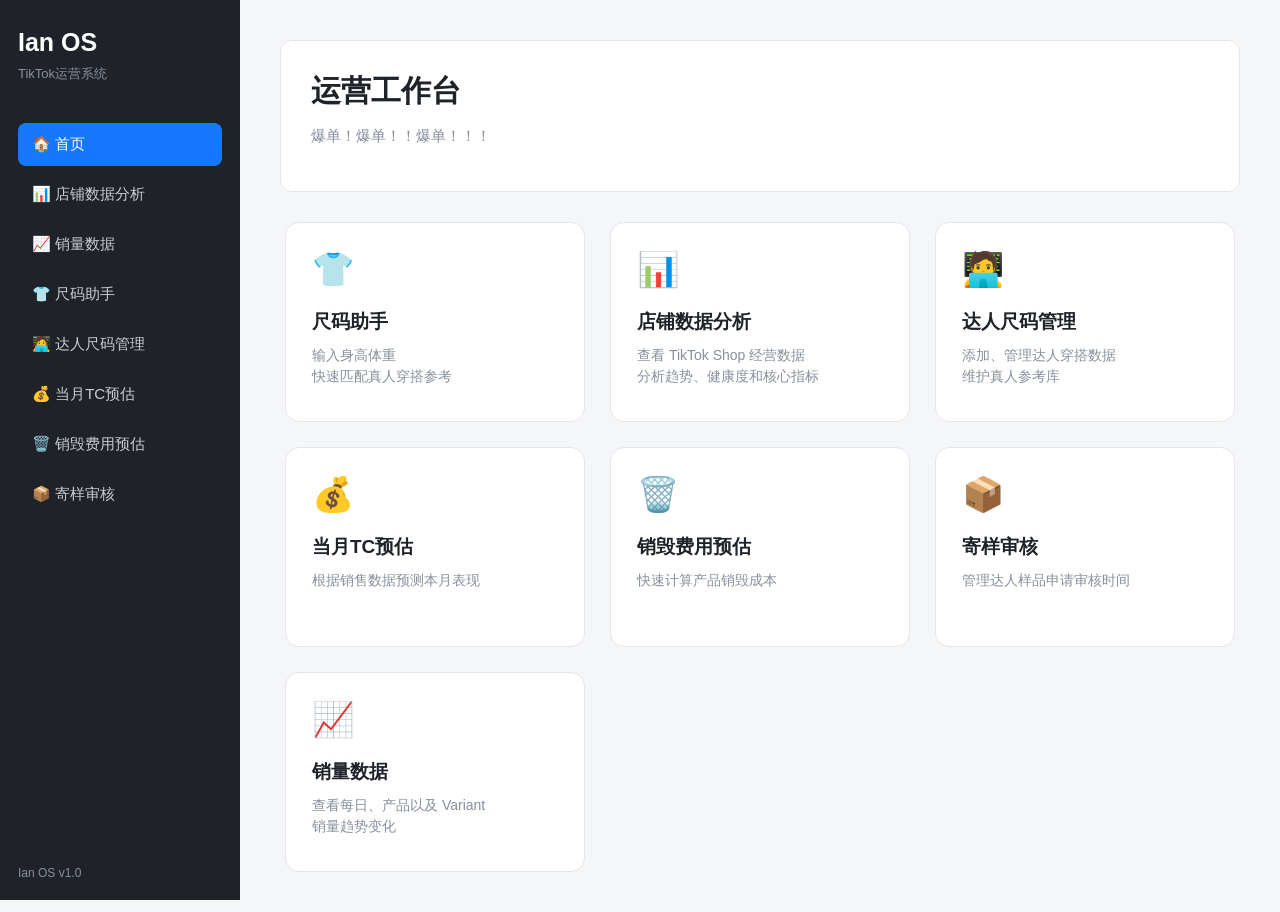
==== commit 18c33028: "update sales page and navigation" ====
--- a/index.html
+++ b/index.html
@@ -326,6 +326,45 @@
 
 
 
+
+
+<!-- =========================
+销量数据
+========================= -->
+
+
+<a href="sales.html" class="tool-card">
+
+
+<div class="tool-icon">
+
+📈
+
+</div>
+
+
+<h2>
+
+销量数据
+
+</h2>
+
+
+<p>
+
+查看每日、产品以及 Variant
+
+<br>
+
+销量趋势变化
+
+</p>
+
+
+</a>
+
+
+
 </div>
 
 
